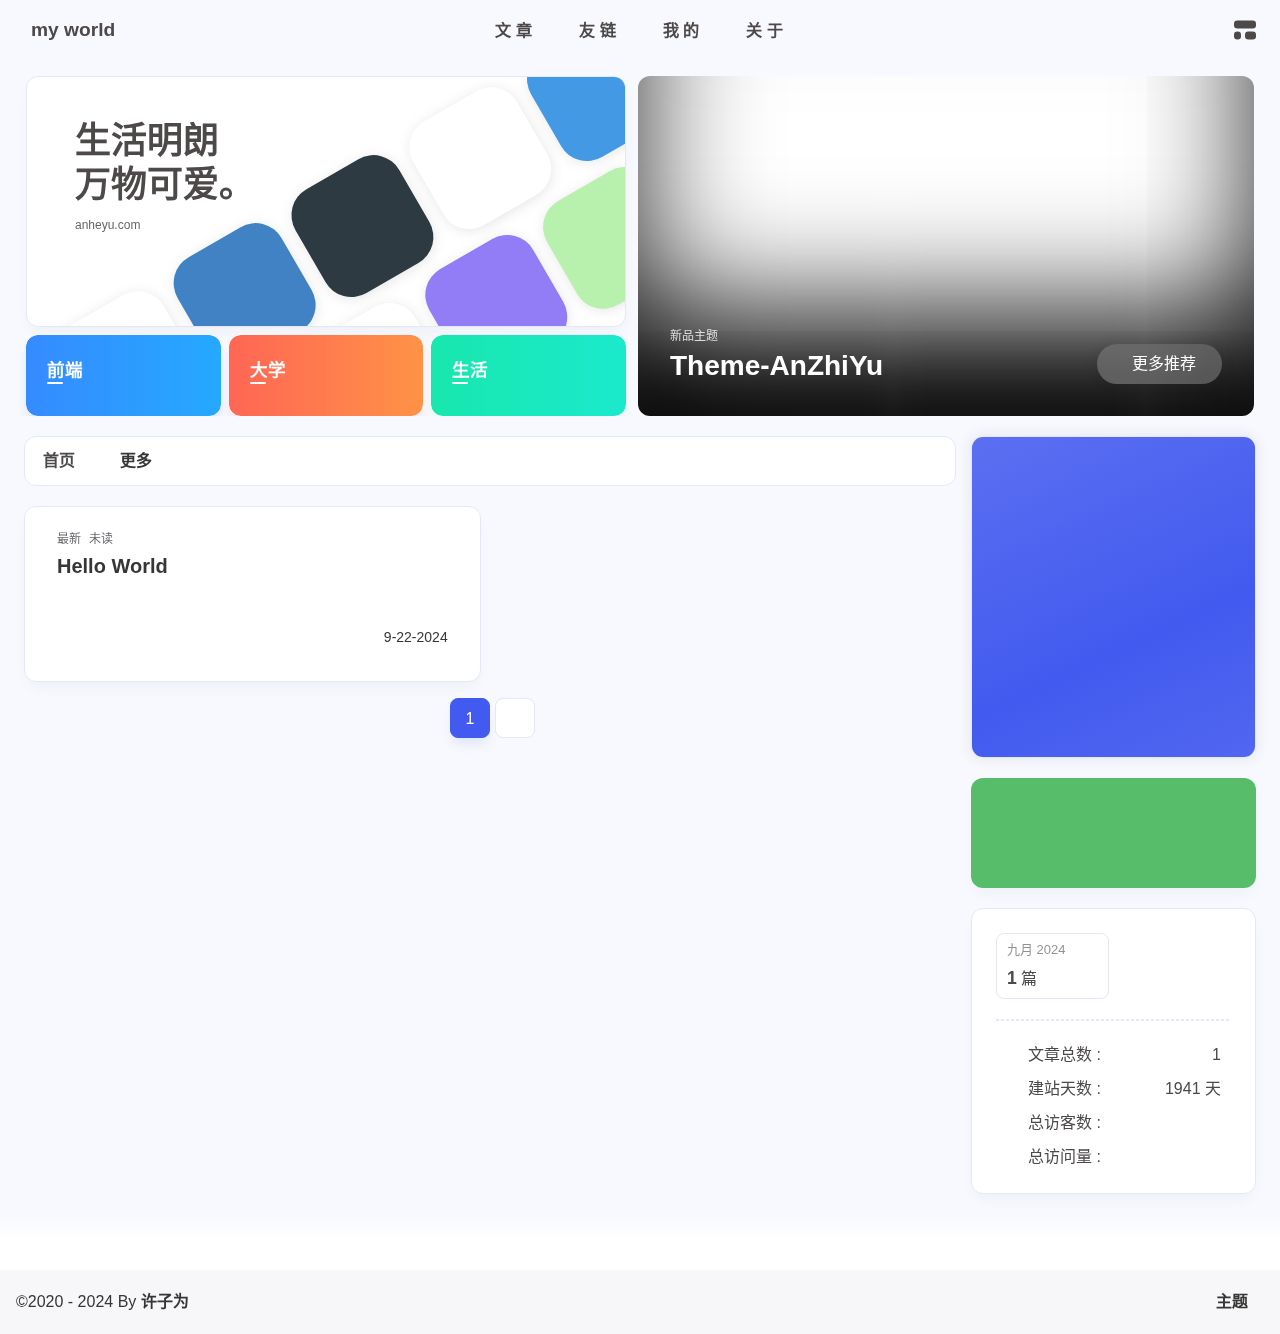
==== index.html @ 1b85bc02 "Site updated: 2024-09-22 21:45:54" ====
<!DOCTYPE html><html lang="zh-CN" data-theme="light"><head><meta charset="UTF-8"><meta http-equiv="X-UA-Compatible" content="IE=edge"><meta name="viewport" content="width=device-width, initial-scale=1.0, user-scalable=no"><title>my world - 生活明朗，万物可爱</title><meta name="author" content="许子为"><meta name="copyright" content="许子为"><meta name="format-detection" content="telephone=no"><meta name="theme-color" content="#f7f9fe"><meta name="mobile-web-app-capable" content="yes"><meta name="apple-touch-fullscreen" content="yes"><meta name="apple-mobile-web-app-title" content="my world"><meta name="application-name" content="my world"><meta name="apple-mobile-web-app-capable" content="yes"><meta name="apple-mobile-web-app-status-bar-style" content="#f7f9fe"><meta property="og:type" content="website"><meta property="og:title" content="my world"><meta property="og:url" content="http://example.com/index.html"><meta property="og:site_name" content="my world"><meta property="og:description"><meta property="og:locale" content="zh-CN"><meta property="og:image" content="https://bu.dusays.com/2023/04/27/64496e511b09c.jpg"><meta property="article:author" content="许子为"><meta property="article:tag"><meta name="twitter:card" content="summary"><meta name="twitter:image" content="https://bu.dusays.com/2023/04/27/64496e511b09c.jpg"><meta name="description"><link rel="shortcut icon" href="/favicon.ico"><link rel="canonical" href="http://example.com/"><link rel="preconnect" href="//cdn.cbd.int"/><link rel="preconnect" href="//busuanzi.ibruce.info"/><meta name="google-site-verification" content="xxx"/><meta name="baidu-site-verification" content="code-xxx"/><meta name="msvalidate.01" content="xxx"/><link rel="stylesheet" href="/css/index.css"><link rel="stylesheet" href="https://cdn.cbd.int/node-snackbar@0.1.16/dist/snackbar.min.css" media="print" onload="this.media='all'"><link rel="stylesheet" href="https://cdn.cbd.int/@fancyapps/ui@5.0.28/dist/fancybox/fancybox.css" media="print" onload="this.media='all'"><script>const GLOBAL_CONFIG = {
  linkPageTop: undefined,
  peoplecanvas: undefined,
  postHeadAiDescription: {"enable":true,"gptName":"AnZhiYu","mode":"local","switchBtn":false,"btnLink":"https://afdian.net/item/886a79d4db6711eda42a52540025c377","randomNum":3,"basicWordCount":1000,"key":"xxxx","Referer":"https://xx.xx/"},
  diytitle: {"enable":true,"leaveTitle":"w(ﾟДﾟ)w 不要走！再看看嘛！","backTitle":"♪(^∇^*)欢迎肥来！"},
  LA51: undefined,
  greetingBox: {"enable":true,"default":"晚上好👋","list":null},
  twikooEnvId: '',
  commentBarrageConfig:undefined,
  root: '/',
  preloader: {"source":3},
  friends_vue_info: undefined,
  navMusic: true,
  mainTone: undefined,
  authorStatus: undefined,
  algolia: undefined,
  localSearch: undefined,
  translate: {"defaultEncoding":2,"translateDelay":0,"msgToTraditionalChinese":"繁","msgToSimplifiedChinese":"简","rightMenuMsgToTraditionalChinese":"转为繁体","rightMenuMsgToSimplifiedChinese":"转为简体"},
  noticeOutdate: undefined,
  highlight: {"plugin":"highlight.js","highlightCopy":true,"highlightLang":true,"highlightHeightLimit":330},
  copy: {
    success: '复制成功',
    error: '复制错误',
    noSupport: '浏览器不支持'
  },
  relativeDate: {
    homepage: false,
    simplehomepage: true,
    post: false
  },
  runtime: '天',
  date_suffix: {
    just: '刚刚',
    min: '分钟前',
    hour: '小时前',
    day: '天前',
    month: '个月前'
  },
  copyright: {"copy":true,"copyrightEbable":false,"limitCount":50,"languages":{"author":"作者: 许子为","link":"链接: ","source":"来源: my world","info":"著作权归作者所有。商业转载请联系作者获得授权，非商业转载请注明出处。","copySuccess":"复制成功，复制和转载请标注本文地址"}},
  lightbox: 'fancybox',
  Snackbar: {"chs_to_cht":"你已切换为繁体","cht_to_chs":"你已切换为简体","day_to_night":"你已切换为深色模式","night_to_day":"你已切换为浅色模式","bgLight":"#425AEF","bgDark":"#1f1f1f","position":"top-center"},
  source: {
    justifiedGallery: {
      js: 'https://cdn.cbd.int/flickr-justified-gallery@2.1.2/dist/fjGallery.min.js',
      css: 'https://cdn.cbd.int/flickr-justified-gallery@2.1.2/dist/fjGallery.css'
    }
  },
  isPhotoFigcaption: false,
  islazyload: true,
  isAnchor: false,
  shortcutKey: {"enable":true,"delay":100,"shiftDelay":200},
  autoDarkmode: true
}</script><script id="config-diff">var GLOBAL_CONFIG_SITE = {
  configTitle: 'my world',
  title: 'my world',
  postAI: '',
  pageFillDescription: '',
  isPost: false,
  isHome: true,
  isHighlightShrink: false,
  isToc: false,
  postUpdate: '2024-09-22 21:45:53',
  postMainColor: '',
}</script><noscript><style type="text/css">
  #nav {
    opacity: 1
  }
  .justified-gallery img {
    opacity: 1
  }

  #recent-posts time,
  #post-meta time {
    display: inline !important
  }
</style></noscript><script>(win=>{
      win.saveToLocal = {
        set: (key, value, ttl) => {
          if (ttl === 0) return
          const now = Date.now()
          const expiry = now + ttl * 86400000
          const item = {
            value,
            expiry
          }
          localStorage.setItem(key, JSON.stringify(item))
        },
      
        get: key => {
          const itemStr = localStorage.getItem(key)
      
          if (!itemStr) {
            return undefined
          }
          const item = JSON.parse(itemStr)
          const now = Date.now()
      
          if (now > item.expiry) {
            localStorage.removeItem(key)
            return undefined
          }
          return item.value
        }
      }
    
      win.getScript = (url, attr = {}) => new Promise((resolve, reject) => {
        const script = document.createElement('script')
        script.src = url
        script.async = true
        script.onerror = reject
        script.onload = script.onreadystatechange = function() {
          const loadState = this.readyState
          if (loadState && loadState !== 'loaded' && loadState !== 'complete') return
          script.onload = script.onreadystatechange = null
          resolve()
        }

        Object.keys(attr).forEach(key => {
          script.setAttribute(key, attr[key])
        })

        document.head.appendChild(script)
      })
    
      win.getCSS = (url, id = false) => new Promise((resolve, reject) => {
        const link = document.createElement('link')
        link.rel = 'stylesheet'
        link.href = url
        if (id) link.id = id
        link.onerror = reject
        link.onload = link.onreadystatechange = function() {
          const loadState = this.readyState
          if (loadState && loadState !== 'loaded' && loadState !== 'complete') return
          link.onload = link.onreadystatechange = null
          resolve()
        }
        document.head.appendChild(link)
      })
    
      win.activateDarkMode = () => {
        document.documentElement.setAttribute('data-theme', 'dark')
        if (document.querySelector('meta[name="theme-color"]') !== null) {
          document.querySelector('meta[name="theme-color"]').setAttribute('content', '#18171d')
        }
      }
      win.activateLightMode = () => {
        document.documentElement.setAttribute('data-theme', 'light')
        if (document.querySelector('meta[name="theme-color"]') !== null) {
          document.querySelector('meta[name="theme-color"]').setAttribute('content', '#f7f9fe')
        }
      }
      const t = saveToLocal.get('theme')
    
          const isDarkMode = window.matchMedia('(prefers-color-scheme: dark)').matches
          const isLightMode = window.matchMedia('(prefers-color-scheme: light)').matches
          const isNotSpecified = window.matchMedia('(prefers-color-scheme: no-preference)').matches
          const hasNoSupport = !isDarkMode && !isLightMode && !isNotSpecified

          if (t === undefined) {
            if (isLightMode) activateLightMode()
            else if (isDarkMode) activateDarkMode()
            else if (isNotSpecified || hasNoSupport) {
              const now = new Date()
              const hour = now.getHours()
              const isNight = hour <= 6 || hour >= 18
              isNight ? activateDarkMode() : activateLightMode()
            }
            window.matchMedia('(prefers-color-scheme: dark)').addListener(e => {
              if (saveToLocal.get('theme') === undefined) {
                e.matches ? activateDarkMode() : activateLightMode()
              }
            })
          } else if (t === 'light') activateLightMode()
          else activateDarkMode()
        
      const asideStatus = saveToLocal.get('aside-status')
      if (asideStatus !== undefined) {
        if (asideStatus === 'hide') {
          document.documentElement.classList.add('hide-aside')
        } else {
          document.documentElement.classList.remove('hide-aside')
        }
      }
    
      const detectApple = () => {
        if(/iPad|iPhone|iPod|Macintosh/.test(navigator.userAgent)){
          document.documentElement.classList.add('apple')
        }
      }
      detectApple()
    })(window)</script><meta name="generator" content="Hexo 7.3.0"></head><body data-type="anzhiyu"><div id="web_bg"></div><div id="an_music_bg"></div><div id="loading-box" onclick="document.getElementById(&quot;loading-box&quot;).classList.add(&quot;loaded&quot;)"><div class="loading-bg"><img class="loading-img nolazyload" alt="加载头像" src="https://npm.elemecdn.com/anzhiyu-blog-static@1.0.4/img/avatar.jpg"/><div class="loading-image-dot"></div></div></div><script>const preloader = {
  endLoading: () => {
    document.getElementById('loading-box').classList.add("loaded");
  },
  initLoading: () => {
    document.getElementById('loading-box').classList.remove("loaded")
  }
}
window.addEventListener('load',()=> { preloader.endLoading() })
setTimeout(function(){preloader.endLoading();},10000)

if (true) {
  document.addEventListener('pjax:send', () => { preloader.initLoading() })
  document.addEventListener('pjax:complete', () => { preloader.endLoading() })
}</script><link rel="stylesheet" href="https://cdn.cbd.int/anzhiyu-theme-static@1.1.10/progress_bar/progress_bar.css"/><script async="async" src="https://cdn.cbd.int/pace-js@1.2.4/pace.min.js" data-pace-options="{ &quot;restartOnRequestAfter&quot;:false,&quot;eventLag&quot;:false}"></script><div class="page" id="body-wrap"><header class="not-top-img" id="page-header"><nav id="nav"><div id="nav-group"><span id="blog_name"><a id="site-name" href="/" accesskey="h"><div class="title">my world</div><i class="anzhiyufont anzhiyu-icon-house-chimney"></i></a></span><div class="mask-name-container"><div id="name-container"><a id="page-name" href="javascript:anzhiyu.scrollToDest(0, 500)">PAGE_NAME</a></div></div><div id="menus"><div class="menus_items"><div class="menus_item"><a class="site-page" href="javascript:void(0);"><span> 文章</span></a><ul class="menus_item_child"><li><a class="site-page child faa-parent animated-hover" href="/archives/"><i class="anzhiyufont anzhiyu-icon-box-archive faa-tada" style="font-size: 0.9em;"></i><span> 隧道</span></a></li><li><a class="site-page child faa-parent animated-hover" href="/categories/"><i class="anzhiyufont anzhiyu-icon-shapes faa-tada" style="font-size: 0.9em;"></i><span> 分类</span></a></li><li><a class="site-page child faa-parent animated-hover" href="/tags/"><i class="anzhiyufont anzhiyu-icon-tags faa-tada" style="font-size: 0.9em;"></i><span> 标签</span></a></li></ul></div><div class="menus_item"><a class="site-page" href="javascript:void(0);"><span> 友链</span></a><ul class="menus_item_child"><li><a class="site-page child faa-parent animated-hover" href="/link/"><i class="anzhiyufont anzhiyu-icon-link faa-tada" style="font-size: 0.9em;"></i><span> 友人帐</span></a></li><li><a class="site-page child faa-parent animated-hover" href="/fcircle/"><i class="anzhiyufont anzhiyu-icon-artstation faa-tada" style="font-size: 0.9em;"></i><span> 朋友圈</span></a></li><li><a class="site-page child faa-parent animated-hover" href="/comments/"><i class="anzhiyufont anzhiyu-icon-envelope faa-tada" style="font-size: 0.9em;"></i><span> 留言板</span></a></li></ul></div><div class="menus_item"><a class="site-page" href="javascript:void(0);"><span> 我的</span></a><ul class="menus_item_child"><li><a class="site-page child faa-parent animated-hover" href="/music/"><i class="anzhiyufont anzhiyu-icon-music faa-tada" style="font-size: 0.9em;"></i><span> 音乐馆</span></a></li><li><a class="site-page child faa-parent animated-hover" href="/bangumis/"><i class="anzhiyufont anzhiyu-icon-bilibili faa-tada" style="font-size: 0.9em;"></i><span> 追番页</span></a></li><li><a class="site-page child faa-parent animated-hover" href="/album/"><i class="anzhiyufont anzhiyu-icon-images faa-tada" style="font-size: 0.9em;"></i><span> 相册集</span></a></li><li><a class="site-page child faa-parent animated-hover" href="/air-conditioner/"><i class="anzhiyufont anzhiyu-icon-fan faa-tada" style="font-size: 0.9em;"></i><span> 小空调</span></a></li></ul></div><div class="menus_item"><a class="site-page" href="javascript:void(0);"><span> 关于</span></a><ul class="menus_item_child"><li><a class="site-page child faa-parent animated-hover" href="/about/"><i class="anzhiyufont anzhiyu-icon-paper-plane faa-tada" style="font-size: 0.9em;"></i><span> 关于本人</span></a></li><li><a class="site-page child faa-parent animated-hover" href="/essay/"><i class="anzhiyufont anzhiyu-icon-lightbulb faa-tada" style="font-size: 0.9em;"></i><span> 闲言碎语</span></a></li><li><a class="site-page child faa-parent animated-hover" href="javascript:toRandomPost()"><i class="anzhiyufont anzhiyu-icon-shoe-prints1 faa-tada" style="font-size: 0.9em;"></i><span> 随便逛逛</span></a></li></ul></div></div></div><div id="nav-right"><div class="nav-button" id="randomPost_button"><a class="site-page" onclick="toRandomPost()" title="随机前往一个文章" href="javascript:void(0);"><i class="anzhiyufont anzhiyu-icon-dice"></i></a></div><input id="center-console" type="checkbox"/><label class="widget" for="center-console" title="中控台" onclick="anzhiyu.switchConsole();"><i class="left"></i><i class="widget center"></i><i class="widget right"></i></label><div id="console"><div class="console-card-group-reward"><ul class="reward-all console-card"><li class="reward-item"><a href="https://npm.elemecdn.com/anzhiyu-blog@1.1.6/img/post/common/qrcode-weichat.png" target="_blank"><img class="post-qr-code-img" alt="微信" src= "[data-uri]" onerror="this.onerror=null,this.src=&quot;/img/404.jpg&quot;" data-lazy-src="https://npm.elemecdn.com/anzhiyu-blog@1.1.6/img/post/common/qrcode-weichat.png"/></a><div class="post-qr-code-desc">微信</div></li><li class="reward-item"><a href="https://npm.elemecdn.com/anzhiyu-blog@1.1.6/img/post/common/qrcode-alipay.png" target="_blank"><img class="post-qr-code-img" alt="支付宝" src= "[data-uri]" onerror="this.onerror=null,this.src=&quot;/img/404.jpg&quot;" data-lazy-src="https://npm.elemecdn.com/anzhiyu-blog@1.1.6/img/post/common/qrcode-alipay.png"/></a><div class="post-qr-code-desc">支付宝</div></li></ul></div><div class="console-card-group"><div class="console-card-group-left"><div class="console-card" id="card-newest-comments"><div class="card-content"><div class="author-content-item-tips">互动</div><span class="author-content-item-title"> 最新评论</span></div><div class="aside-list"><span>正在加载中...</span></div></div></div><div class="console-card-group-right"><div class="console-card tags"><div class="card-content"><div class="author-content-item-tips">兴趣点</div><span class="author-content-item-title">寻找你感兴趣的领域</span></div></div><div class="console-card history"><div class="item-headline"><i class="anzhiyufont anzhiyu-icon-box-archiv"></i><span>文章</span></div><div class="card-archives"><div class="item-headline"><i class="anzhiyufont anzhiyu-icon-archive"></i><span>归档</span></div><ul class="card-archive-list"><li class="card-archive-list-item"><a class="card-archive-list-link" href="/archives/2024/09/"><span class="card-archive-list-date">九月 2024</span><div class="card-archive-list-count-group"><span class="card-archive-list-count">1</span><span>篇</span></div></a></li></ul></div><hr/></div></div></div><div class="button-group"><div class="console-btn-item"><a class="darkmode_switchbutton" title="显示模式切换" href="javascript:void(0);"><i class="anzhiyufont anzhiyu-icon-moon"></i></a></div><div class="console-btn-item" id="consoleHideAside" onclick="anzhiyu.hideAsideBtn()" title="边栏显示控制"><a class="asideSwitch"><i class="anzhiyufont anzhiyu-icon-arrows-left-right"></i></a></div><div class="console-btn-item" id="consoleMusic" onclick="anzhiyu.musicToggle()" title="音乐开关"><a class="music-switch"><i class="anzhiyufont anzhiyu-icon-music"></i></a></div><div class="console-btn-item" id="consoleKeyboard" onclick="anzhiyu.keyboardToggle()" title="快捷键开关"><a class="keyboard-switch"><i class="anzhiyufont anzhiyu-icon-keyboard"></i></a></div></div><div class="console-mask" onclick="anzhiyu.hideConsole()" href="javascript:void(0);"></div></div><div class="nav-button" id="nav-totop"><a class="totopbtn" href="javascript:void(0);"><i class="anzhiyufont anzhiyu-icon-arrow-up"></i><span id="percent" onclick="anzhiyu.scrollToDest(0,500)">0</span></a></div><div id="toggle-menu"><a class="site-page" href="javascript:void(0);" title="切换"><i class="anzhiyufont anzhiyu-icon-bars"></i></a></div></div></div></nav></header><main id="blog-container"><div id="home_top"><div class="swiper_container_card" style="height: auto;width: 100%"><div id="bannerGroup"><div id="random-banner"><div class="banners-title"><div class="banners-title-big">生活明朗</div><div class="banners-title-big">万物可爱。</div><div class="banners-title-small">anheyu.com</div></div><div id="skills-tags-group-all"><div class="tags-group-wrapper"><div class="tags-group-icon-pair"><div class="tags-group-icon" style="background: #fff"><img class="no-lightbox" title="Java" src= "[data-uri]" onerror="this.onerror=null,this.src=&quot;/img/404.jpg&quot;" data-lazy-src="https://bu.dusays.com/2023/04/09/643293b1184e9.jpg" size="60px" alt="Java"></div><div class="tags-group-icon" style="background: #57b6e6"><img class="no-lightbox" title="Docker" src= "[data-uri]" onerror="this.onerror=null,this.src=&quot;/img/404.jpg&quot;" data-lazy-src="https://bu.dusays.com/2023/04/09/643293b0f0abe.png" size="60px" alt="Docker"></div></div><div class="tags-group-icon-pair"><div class="tags-group-icon" style="background: #4082c3"><img class="no-lightbox" title="Photoshop" src= "[data-uri]" onerror="this.onerror=null,this.src=&quot;/img/404.jpg&quot;" data-lazy-src="https://bu.dusays.com/2022/12/15/639aa3a5c240e.png" size="60px" alt="Photoshop"></div><div class="tags-group-icon" style="background: #333"><img class="no-lightbox" title="Node" src= "[data-uri]" onerror="this.onerror=null,this.src=&quot;/img/404.jpg&quot;" data-lazy-src="https://npm.elemecdn.com/anzhiyu-blog@2.1.1/img/svg/node-logo.svg" size="60px" alt="Node"></div></div><div class="tags-group-icon-pair"><div class="tags-group-icon" style="background: #2e3a41"><img class="no-lightbox" title="Webpack" src= "[data-uri]" onerror="this.onerror=null,this.src=&quot;/img/404.jpg&quot;" data-lazy-src="https://bu.dusays.com/2023/04/09/643293b68026c.png" size="60px" alt="Webpack"></div><div class="tags-group-icon" style="background: #fff"><img class="no-lightbox" title="Pinia" src= "[data-uri]" onerror="this.onerror=null,this.src=&quot;/img/404.jpg&quot;" data-lazy-src="https://npm.elemecdn.com/anzhiyu-blog@2.0.8/img/svg/pinia-logo.svg" size="60px" alt="Pinia"></div></div><div class="tags-group-icon-pair"><div class="tags-group-icon" style="background: #fff"><img class="no-lightbox" title="Python" src= "[data-uri]" onerror="this.onerror=null,this.src=&quot;/img/404.jpg&quot;" data-lazy-src="https://bu.dusays.com/2023/04/09/643293b1230f7.png" size="60px" alt="Python"></div><div class="tags-group-icon" style="background: #937df7"><img class="no-lightbox" title="Vite" src= "[data-uri]" onerror="this.onerror=null,this.src=&quot;/img/404.jpg&quot;" data-lazy-src="https://npm.elemecdn.com/anzhiyu-blog@2.0.8/img/svg/vite-logo.svg" size="60px" alt="Vite"></div></div><div class="tags-group-icon-pair"><div class="tags-group-icon" style="background: #4499e4"><img class="no-lightbox" title="Flutter" src= "[data-uri]" onerror="this.onerror=null,this.src=&quot;/img/404.jpg&quot;" data-lazy-src="https://bu.dusays.com/2023/04/09/643293b1055c2.png" size="60px" alt="Flutter"></div><div class="tags-group-icon" style="background: #b8f0ae"><img class="no-lightbox" title="Vue" src= "[data-uri]" onerror="this.onerror=null,this.src=&quot;/img/404.jpg&quot;" data-lazy-src="https://bu.dusays.com/2023/04/09/643293b6788bd.png" size="60px" alt="Vue"></div></div><div class="tags-group-icon-pair"><div class="tags-group-icon" style="background: #222"><img class="no-lightbox" title="React" src= "[data-uri]" onerror="this.onerror=null,this.src=&quot;/img/404.jpg&quot;" data-lazy-src="[data-uri]" size="60px" alt="React"></div><div class="tags-group-icon" style="background: #2c51db"><img class="no-lightbox" title="CSS3" src= "[data-uri]" onerror="this.onerror=null,this.src=&quot;/img/404.jpg&quot;" data-lazy-src="https://bu.dusays.com/2022/12/15/639aa3a5c251e.png" size="60px" alt="CSS3"></div></div><div class="tags-group-icon-pair"><div class="tags-group-icon" style="background: #f7cb4f"><img class="no-lightbox" title="JS" src= "[data-uri]" onerror="this.onerror=null,this.src=&quot;/img/404.jpg&quot;" data-lazy-src="https://bu.dusays.com/2023/04/09/643293b121f02.png" size="60px" alt="JS"></div><div class="tags-group-icon" style="background: #e9572b"><img class="no-lightbox" title="HTML" src= "[data-uri]" onerror="this.onerror=null,this.src=&quot;/img/404.jpg&quot;" data-lazy-src="https://bu.dusays.com/2022/12/15/639aa3a5c241c.png" size="60px" alt="HTML"></div></div><div class="tags-group-icon-pair"><div class="tags-group-icon" style="background: #df5b40"><img class="no-lightbox" title="Git" src= "[data-uri]" onerror="this.onerror=null,this.src=&quot;/img/404.jpg&quot;" data-lazy-src="https://bu.dusays.com/2023/04/09/643293b10ccdd.webp" size="60px" alt="Git"></div><div class="tags-group-icon" style="background: #e65164"><img class="no-lightbox" title="Apifox" src= "[data-uri]" onerror="this.onerror=null,this.src=&quot;/img/404.jpg&quot;" data-lazy-src="https://bu.dusays.com/2022/11/19/6378d6458c6b6.png" size="60px" alt="Apifox"></div></div><div class="tags-group-icon-pair"><div class="tags-group-icon" style="background: #fff"><img class="no-lightbox" title="Java" src= "[data-uri]" onerror="this.onerror=null,this.src=&quot;/img/404.jpg&quot;" data-lazy-src="https://bu.dusays.com/2023/04/09/643293b1184e9.jpg" size="60px" alt="Java"></div><div class="tags-group-icon" style="background: #57b6e6"><img class="no-lightbox" title="Docker" src= "[data-uri]" onerror="this.onerror=null,this.src=&quot;/img/404.jpg&quot;" data-lazy-src="https://bu.dusays.com/2023/04/09/643293b0f0abe.png" size="60px" alt="Docker"></div></div><div class="tags-group-icon-pair"><div class="tags-group-icon" style="background: #4082c3"><img class="no-lightbox" title="Photoshop" src= "[data-uri]" onerror="this.onerror=null,this.src=&quot;/img/404.jpg&quot;" data-lazy-src="https://bu.dusays.com/2022/12/15/639aa3a5c240e.png" size="60px" alt="Photoshop"></div><div class="tags-group-icon" style="background: #333"><img class="no-lightbox" title="Node" src= "[data-uri]" onerror="this.onerror=null,this.src=&quot;/img/404.jpg&quot;" data-lazy-src="https://npm.elemecdn.com/anzhiyu-blog@2.1.1/img/svg/node-logo.svg" size="60px" alt="Node"></div></div><div class="tags-group-icon-pair"><div class="tags-group-icon" style="background: #2e3a41"><img class="no-lightbox" title="Webpack" src= "[data-uri]" onerror="this.onerror=null,this.src=&quot;/img/404.jpg&quot;" data-lazy-src="https://bu.dusays.com/2023/04/09/643293b68026c.png" size="60px" alt="Webpack"></div><div class="tags-group-icon" style="background: #fff"><img class="no-lightbox" title="Pinia" src= "[data-uri]" onerror="this.onerror=null,this.src=&quot;/img/404.jpg&quot;" data-lazy-src="https://npm.elemecdn.com/anzhiyu-blog@2.0.8/img/svg/pinia-logo.svg" size="60px" alt="Pinia"></div></div><div class="tags-group-icon-pair"><div class="tags-group-icon" style="background: #fff"><img class="no-lightbox" title="Python" src= "[data-uri]" onerror="this.onerror=null,this.src=&quot;/img/404.jpg&quot;" data-lazy-src="https://bu.dusays.com/2023/04/09/643293b1230f7.png" size="60px" alt="Python"></div><div class="tags-group-icon" style="background: #937df7"><img class="no-lightbox" title="Vite" src= "[data-uri]" onerror="this.onerror=null,this.src=&quot;/img/404.jpg&quot;" data-lazy-src="https://npm.elemecdn.com/anzhiyu-blog@2.0.8/img/svg/vite-logo.svg" size="60px" alt="Vite"></div></div><div class="tags-group-icon-pair"><div class="tags-group-icon" style="background: #4499e4"><img class="no-lightbox" title="Flutter" src= "[data-uri]" onerror="this.onerror=null,this.src=&quot;/img/404.jpg&quot;" data-lazy-src="https://bu.dusays.com/2023/04/09/643293b1055c2.png" size="60px" alt="Flutter"></div><div class="tags-group-icon" style="background: #b8f0ae"><img class="no-lightbox" title="Vue" src= "[data-uri]" onerror="this.onerror=null,this.src=&quot;/img/404.jpg&quot;" data-lazy-src="https://bu.dusays.com/2023/04/09/643293b6788bd.png" size="60px" alt="Vue"></div></div><div class="tags-group-icon-pair"><div class="tags-group-icon" style="background: #222"><img class="no-lightbox" title="React" src= "[data-uri]" onerror="this.onerror=null,this.src=&quot;/img/404.jpg&quot;" data-lazy-src="[data-uri]" size="60px" alt="React"></div><div class="tags-group-icon" style="background: #2c51db"><img class="no-lightbox" title="CSS3" src= "[data-uri]" onerror="this.onerror=null,this.src=&quot;/img/404.jpg&quot;" data-lazy-src="https://bu.dusays.com/2022/12/15/639aa3a5c251e.png" size="60px" alt="CSS3"></div></div><div class="tags-group-icon-pair"><div class="tags-group-icon" style="background: #f7cb4f"><img class="no-lightbox" title="JS" src= "[data-uri]" onerror="this.onerror=null,this.src=&quot;/img/404.jpg&quot;" data-lazy-src="https://bu.dusays.com/2023/04/09/643293b121f02.png" size="60px" alt="JS"></div><div class="tags-group-icon" style="background: #e9572b"><img class="no-lightbox" title="HTML" src= "[data-uri]" onerror="this.onerror=null,this.src=&quot;/img/404.jpg&quot;" data-lazy-src="https://bu.dusays.com/2022/12/15/639aa3a5c241c.png" size="60px" alt="HTML"></div></div><div class="tags-group-icon-pair"><div class="tags-group-icon" style="background: #df5b40"><img class="no-lightbox" title="Git" src= "[data-uri]" onerror="this.onerror=null,this.src=&quot;/img/404.jpg&quot;" data-lazy-src="https://bu.dusays.com/2023/04/09/643293b10ccdd.webp" size="60px" alt="Git"></div><div class="tags-group-icon" style="background: #e65164"><img class="no-lightbox" title="Apifox" src= "[data-uri]" onerror="this.onerror=null,this.src=&quot;/img/404.jpg&quot;" data-lazy-src="https://bu.dusays.com/2022/11/19/6378d6458c6b6.png" size="60px" alt="Apifox"></div></div></div></div><a id="random-hover" href="javascript:toRandomPost()"><i class="anzhiyufont anzhiyu-icon-paper-plane"></i><div class="bannerText">随便逛逛<i class="anzhiyufont anzhiyu-icon-arrow-right"></i></div></a></div><div class="categoryGroup"><div class="categoryItem" style="box-shadow:var(--anzhiyu-shadow-blue)"><a class="categoryButton blue" href="/categories/%E5%89%8D%E7%AB%AF%E5%BC%80%E5%8F%91/"><span class="categoryButtonText">前端</span><i class="anzhiyufont anzhiyu-icon-dove"></i></a></div><div class="categoryItem" style="box-shadow:var(--anzhiyu-shadow-red)"><a class="categoryButton red" href="/categories/%E5%A4%A7%E5%AD%A6%E7%94%9F%E6%B6%AF/"><span class="categoryButtonText">大学</span><i class="anzhiyufont anzhiyu-icon-fire"></i></a></div><div class="categoryItem" style="box-shadow:var(--anzhiyu-shadow-green)"><a class="categoryButton green" href="/categories/%E7%94%9F%E6%B4%BB%E6%97%A5%E5%B8%B8/"><span class="categoryButtonText">生活</span><i class="anzhiyufont anzhiyu-icon-book"></i></a></div></div></div><div class="topGroup"><div class="recent-post-item" onclick="pjax.loadUrl(&quot;/2024/09/22/hello-world/&quot;)"><div class="post_cover left_radius"><a href="2024/09/22/hello-world/" title="Hello World"><span class="recent-post-top-text">荐</span><img class="post_bg" onerror="this.onerror=null;this.src='/img/404.jpg'" alt="cover"></a></div><div class="recent-post-info"><a class="article-title" href="2024/09/22/hello-world/" title="Hello World">Hello World</a></div></div><a class="todayCard" id="todayCard" target="_blank" rel="noopener" href="https://docs.anheyu.com/" style="z-index: 1;"><div class="todayCard-info"><div class="todayCard-tips">新品主题</div><div class="todayCard-title">Theme-AnZhiYu</div></div><img class="todayCard-cover" src= "[data-uri]" onerror="this.onerror=null,this.src=&quot;/img/404.jpg&quot;" data-lazy-src="https://bu.dusays.com/2023/05/13/645fa3cf90d70.webp" onerror="this.onerror=null;this.src='/img/404.jpg'" alt="封面"><div class="banner-button-group"><div class="banner-button" onclick="event.stopPropagation();event.preventDefault();anzhiyu.hideTodayCard();"><i class="anzhiyufont anzhiyu-icon-arrow-circle-right"></i><span class="banner-button-text">更多推荐</span></div></div></a></div><link rel="stylesheet"></div></div><div class="layout" id="content-inner"><div class="recent-posts" id="recent-posts"><div id="categoryBar"><div class="category-bar" id="category-bar"><div id="catalog-bar"><div id="catalog-list"><div class="catalog-list-item" id="首页"><a href="/">首页</a></div></div><div class="category-bar-next" id="category-bar-next" onclick="anzhiyu.scrollCategoryBarToRight()"><i class="anzhiyufont anzhiyu-icon-angle-double-right"></i></div><a class="catalog-more" href="/categories/">更多</a></div></div></div><div class="recent-post-item lastestpost-item" onclick="pjax.loadUrl('/2024/09/22/hello-world/')"><div class="recent-post-info no-cover"><div class="recent-post-info-top"><div class="recent-post-info-top-tips"><span class="newPost">最新</span><a class="unvisited-post" href="/2024/09/22/hello-world/" title="Hello World">未读</a></div><a class="article-title" href="/2024/09/22/hello-world/" title="Hello World">Hello World</a></div><div class="article-meta-wrap"><span class="post-meta-date"><i class="anzhiyufont anzhiyu-icon-calendar-days" style="font-size: 15px; display:none"></i><span class="article-meta-label">发表于</span><time datetime="2024-09-22T12:42:07.697Z" title="发表于 2024-09-22 20:42:07" time="2024-09-22 20:42:07">2024-09-22</time><time class="time_hidden" datetime="2024-09-22T12:42:07.697Z" title="更新于 2024-09-22 20:42:07" time="2024-09-22 20:42:07">2024-09-22</time></span></div><div class="content">Welcome to Hexo! This is your very first post. Check documentation for more info. If you get any problems when using Hexo, you can find the answer in troubleshooting or you can ask me on GitHub.
Quick StartCreate a new post1$ hexo new &quot;My New Post&quot;

More info: Writing
Run server1$ hexo server

More info: Server
Generate static files1$ hexo generate

More info: Generating
Deploy to remote sites1$ hexo deploy

More info: Deployment
</div></div></div><nav id="pagination"><div class="pagination"><span class="page-number current">1</span><div class="toPageGroup"><input id="toPageText" oninput="value=value.replace(/[^0-9]/g,'')" maxlength="3" onkeyup="this.value=this.value.replace(/[^u4e00-u9fa5w]/g,'')" aria-label="toPage"><a id="toPageButton" onclick="anzhiyu.toPage()"><i class="anzhiyufont anzhiyu-icon-angles-right" style="font-weight: inherit; font-size: 1rem;"></i></a></div></div></nav></div><div class="aside-content" id="aside-content"><div class="card-widget card-info"><div class="card-content"><div class="author-info-avatar"><img class="avatar-img" src= "[data-uri]" onerror="this.onerror=null,this.src=&quot;/img/404.jpg&quot;" data-lazy-src="https://bu.dusays.com/2023/04/27/64496e511b09c.jpg" onerror="this.onerror=null;this.src='/img/friend_404.gif'" alt="avatar"/></div><div class="author-info__description"></div></div></div><div class="card-widget anzhiyu-right-widget" id="card-wechat" onclick="null"><div id="flip-wrapper"><div id="flip-content"><div class="face" style="background: url(https://bu.dusays.com/2023/01/13/63c02edf44033.png) center center / 100% no-repeat"></div><div class="back face" style="background: url(https://bu.dusays.com/2023/05/13/645fa415e8694.png) center center / 100% no-repeat"></div></div></div></div><div class="sticky_layout"><div class="card-widget"><div class="card-archives"><div class="item-headline"><i class="anzhiyufont anzhiyu-icon-archive"></i><span>归档</span></div><ul class="card-archive-list"><li class="card-archive-list-item"><a class="card-archive-list-link" href="/archives/2024/09/"><span class="card-archive-list-date">九月 2024</span><div class="card-archive-list-count-group"><span class="card-archive-list-count">1</span><span>篇</span></div></a></li></ul></div><hr/><div class="card-webinfo"><div class="item-headline"><i class="anzhiyufont anzhiyu-icon-chart-line"></i><span>网站资讯</span></div><div class="webinfo"><div class="webinfo-item"><div class="webinfo-item-title"><i class="anzhiyufont anzhiyu-icon-file-lines"></i><div class="item-name">文章总数 :</div></div><div class="item-count">1</div></div><div class="webinfo-item"><div class="webinfo-item-title"><i class="anzhiyufont anzhiyu-icon-stopwatch"></i><div class="item-name">建站天数 :</div></div><div class="item-count" id="runtimeshow" data-publishDate="2021-03-31T16:00:00.000Z"><i class="anzhiyufont anzhiyu-icon-spinner anzhiyu-spin"></i></div></div><div class="webinfo-item"><div class="webinfo-item-title"><i class="anzhiyufont anzhiyu-icon-universal-access"></i><div class="item-name">总访客数 :</div></div><div class="item-count" id="busuanzi_value_site_uv"><i class="anzhiyufont anzhiyu-icon-spinner anzhiyu-spin"></i></div></div><div class="webinfo-item"><div class="webinfo-item-title"><i class="anzhiyufont anzhiyu-icon-square-poll-vertical"></i><div class="item-name">总访问量 :</div></div><div class="item-count" id="busuanzi_value_site_pv"><i class="anzhiyufont anzhiyu-icon-spinner anzhiyu-spin"></i></div></div></div></div></div></div></div></div></main><footer id="footer"><div id="footer-wrap"></div><div id="footer-bar"><div class="footer-bar-links"><div class="footer-bar-left"><div id="footer-bar-tips"><div class="copyright">&copy;2020 - 2024 By <a class="footer-bar-link" href="/" title="许子为" target="_blank">许子为</a></div></div><div id="footer-type-tips"></div></div><div class="footer-bar-right"><a class="footer-bar-link" target="_blank" rel="noopener" href="https://github.com/anzhiyu-c/hexo-theme-anzhiyu" title="主题">主题</a></div></div></div></footer></div><div id="sidebar"><div id="menu-mask"></div><div id="sidebar-menus"><div class="sidebar-site-data site-data is-center"><a href="/archives/" title="archive"><div class="headline">文章</div><div class="length-num">1</div></a><a href="/tags/" title="tag"><div class="headline">标签</div><div class="length-num">0</div></a><a href="/categories/" title="category"><div class="headline">分类</div><div class="length-num">0</div></a></div><span class="sidebar-menu-item-title">功能</span><div class="sidebar-menu-item"><a class="darkmode_switchbutton menu-child" href="javascript:void(0);" title="显示模式"><i class="anzhiyufont anzhiyu-icon-circle-half-stroke"></i><span>显示模式</span></a></div><div class="back-menu-list-groups"><div class="back-menu-list-group"><div class="back-menu-list-title">网页</div><div class="back-menu-list"><a class="back-menu-item" target="_blank" rel="noopener" href="https://blog.anheyu.com/" title="博客"><img class="back-menu-item-icon" src= "[data-uri]" onerror="this.onerror=null,this.src=&quot;/img/404.jpg&quot;" data-lazy-src="/img/favicon.ico" alt="博客"/><span class="back-menu-item-text">博客</span></a></div></div><div class="back-menu-list-group"><div class="back-menu-list-title">项目</div><div class="back-menu-list"><a class="back-menu-item" target="_blank" rel="noopener" href="https://image.anheyu.com/" title="安知鱼图床"><img class="back-menu-item-icon" src= "[data-uri]" onerror="this.onerror=null,this.src=&quot;/img/404.jpg&quot;" data-lazy-src="https://image.anheyu.com/favicon.ico" alt="安知鱼图床"/><span class="back-menu-item-text">安知鱼图床</span></a></div></div></div><div class="menus_items"><div class="menus_item"><a class="site-page" href="javascript:void(0);"><span> 文章</span></a><ul class="menus_item_child"><li><a class="site-page child faa-parent animated-hover" href="/archives/"><i class="anzhiyufont anzhiyu-icon-box-archive faa-tada" style="font-size: 0.9em;"></i><span> 隧道</span></a></li><li><a class="site-page child faa-parent animated-hover" href="/categories/"><i class="anzhiyufont anzhiyu-icon-shapes faa-tada" style="font-size: 0.9em;"></i><span> 分类</span></a></li><li><a class="site-page child faa-parent animated-hover" href="/tags/"><i class="anzhiyufont anzhiyu-icon-tags faa-tada" style="font-size: 0.9em;"></i><span> 标签</span></a></li></ul></div><div class="menus_item"><a class="site-page" href="javascript:void(0);"><span> 友链</span></a><ul class="menus_item_child"><li><a class="site-page child faa-parent animated-hover" href="/link/"><i class="anzhiyufont anzhiyu-icon-link faa-tada" style="font-size: 0.9em;"></i><span> 友人帐</span></a></li><li><a class="site-page child faa-parent animated-hover" href="/fcircle/"><i class="anzhiyufont anzhiyu-icon-artstation faa-tada" style="font-size: 0.9em;"></i><span> 朋友圈</span></a></li><li><a class="site-page child faa-parent animated-hover" href="/comments/"><i class="anzhiyufont anzhiyu-icon-envelope faa-tada" style="font-size: 0.9em;"></i><span> 留言板</span></a></li></ul></div><div class="menus_item"><a class="site-page" href="javascript:void(0);"><span> 我的</span></a><ul class="menus_item_child"><li><a class="site-page child faa-parent animated-hover" href="/music/"><i class="anzhiyufont anzhiyu-icon-music faa-tada" style="font-size: 0.9em;"></i><span> 音乐馆</span></a></li><li><a class="site-page child faa-parent animated-hover" href="/bangumis/"><i class="anzhiyufont anzhiyu-icon-bilibili faa-tada" style="font-size: 0.9em;"></i><span> 追番页</span></a></li><li><a class="site-page child faa-parent animated-hover" href="/album/"><i class="anzhiyufont anzhiyu-icon-images faa-tada" style="font-size: 0.9em;"></i><span> 相册集</span></a></li><li><a class="site-page child faa-parent animated-hover" href="/air-conditioner/"><i class="anzhiyufont anzhiyu-icon-fan faa-tada" style="font-size: 0.9em;"></i><span> 小空调</span></a></li></ul></div><div class="menus_item"><a class="site-page" href="javascript:void(0);"><span> 关于</span></a><ul class="menus_item_child"><li><a class="site-page child faa-parent animated-hover" href="/about/"><i class="anzhiyufont anzhiyu-icon-paper-plane faa-tada" style="font-size: 0.9em;"></i><span> 关于本人</span></a></li><li><a class="site-page child faa-parent animated-hover" href="/essay/"><i class="anzhiyufont anzhiyu-icon-lightbulb faa-tada" style="font-size: 0.9em;"></i><span> 闲言碎语</span></a></li><li><a class="site-page child faa-parent animated-hover" href="javascript:toRandomPost()"><i class="anzhiyufont anzhiyu-icon-shoe-prints1 faa-tada" style="font-size: 0.9em;"></i><span> 随便逛逛</span></a></li></ul></div></div><span class="sidebar-menu-item-title">标签</span></div></div><div id="keyboard-tips"><div class="keyboardTitle">博客快捷键</div><div class="keybordList"><div class="keybordItem"><div class="keyGroup"><div class="key">shift K</div></div><div class="keyContent"><div class="content">关闭快捷键功能</div></div></div><div class="keybordItem"><div class="keyGroup"><div class="key">shift A</div></div><div class="keyContent"><div class="content">打开/关闭中控台</div></div></div><div class="keybordItem"><div class="keyGroup"><div class="key">shift M</div></div><div class="keyContent"><div class="content">播放/暂停音乐</div></div></div><div class="keybordItem"><div class="keyGroup"><div class="key">shift D</div></div><div class="keyContent"><div class="content">深色/浅色显示模式</div></div></div><div class="keybordItem"><div class="keyGroup"><div class="key">shift S</div></div><div class="keyContent"><div class="content">站内搜索</div></div></div><div class="keybordItem"><div class="keyGroup"><div class="key">shift R</div></div><div class="keyContent"><div class="content">随机访问</div></div></div><div class="keybordItem"><div class="keyGroup"><div class="key">shift H</div></div><div class="keyContent"><div class="content">返回首页</div></div></div><div class="keybordItem"><div class="keyGroup"><div class="key">shift F</div></div><div class="keyContent"><div class="content">友链鱼塘</div></div></div><div class="keybordItem"><div class="keyGroup"><div class="key">shift L</div></div><div class="keyContent"><div class="content">友链页面</div></div></div><div class="keybordItem"><div class="keyGroup"><div class="key">shift P</div></div><div class="keyContent"><div class="content">关于本站</div></div></div><div class="keybordItem"><div class="keyGroup"><div class="key">shift I</div></div><div class="keyContent"><div class="content">原版/本站右键菜单</div></div></div></div></div><div id="rightside"><div id="rightside-config-hide"><button id="translateLink" type="button" title="简繁转换">繁</button><button id="darkmode" type="button" title="浅色和深色模式转换"><i class="anzhiyufont anzhiyu-icon-circle-half-stroke"></i></button><button id="hide-aside-btn" type="button" title="单栏和双栏切换"><i class="anzhiyufont anzhiyu-icon-arrows-left-right"></i></button></div><div id="rightside-config-show"><button id="rightside-config" type="button" title="设置"><i class="anzhiyufont anzhiyu-icon-gear"></i></button><button id="go-up" type="button" title="回到顶部"><i class="anzhiyufont anzhiyu-icon-arrow-up"></i></button></div></div><div id="nav-music"><a id="nav-music-hoverTips" onclick="anzhiyu.musicToggle()" accesskey="m">播放音乐</a><div id="console-music-bg"></div><meting-js id="8152976493" server="netease" type="playlist" mutex="true" preload="none" theme="var(--anzhiyu-main)" data-lrctype="0" order="random" volume="0.7"></meting-js></div><div id="rightMenu"><div class="rightMenu-group rightMenu-small"><div class="rightMenu-item" id="menu-backward"><i class="anzhiyufont anzhiyu-icon-arrow-left"></i></div><div class="rightMenu-item" id="menu-forward"><i class="anzhiyufont anzhiyu-icon-arrow-right"></i></div><div class="rightMenu-item" id="menu-refresh"><i class="anzhiyufont anzhiyu-icon-arrow-rotate-right" style="font-size: 1rem;"></i></div><div class="rightMenu-item" id="menu-top"><i class="anzhiyufont anzhiyu-icon-arrow-up"></i></div></div><div class="rightMenu-group rightMenu-line rightMenuPlugin"><div class="rightMenu-item" id="menu-copytext"><i class="anzhiyufont anzhiyu-icon-copy"></i><span>复制选中文本</span></div><div class="rightMenu-item" id="menu-pastetext"><i class="anzhiyufont anzhiyu-icon-paste"></i><span>粘贴文本</span></div><a class="rightMenu-item" id="menu-commenttext"><i class="anzhiyufont anzhiyu-icon-comment-medical"></i><span>引用到评论</span></a><div class="rightMenu-item" id="menu-newwindow"><i class="anzhiyufont anzhiyu-icon-window-restore"></i><span>新窗口打开</span></div><div class="rightMenu-item" id="menu-copylink"><i class="anzhiyufont anzhiyu-icon-link"></i><span>复制链接地址</span></div><div class="rightMenu-item" id="menu-copyimg"><i class="anzhiyufont anzhiyu-icon-images"></i><span>复制此图片</span></div><div class="rightMenu-item" id="menu-downloadimg"><i class="anzhiyufont anzhiyu-icon-download"></i><span>下载此图片</span></div><div class="rightMenu-item" id="menu-newwindowimg"><i class="anzhiyufont anzhiyu-icon-window-restore"></i><span>新窗口打开图片</span></div><div class="rightMenu-item" id="menu-search"><i class="anzhiyufont anzhiyu-icon-magnifying-glass"></i><span>站内搜索</span></div><div class="rightMenu-item" id="menu-searchBaidu"><i class="anzhiyufont anzhiyu-icon-magnifying-glass"></i><span>百度搜索</span></div><div class="rightMenu-item" id="menu-music-toggle"><i class="anzhiyufont anzhiyu-icon-play"></i><span>播放音乐</span></div><div class="rightMenu-item" id="menu-music-back"><i class="anzhiyufont anzhiyu-icon-backward"></i><span>切换到上一首</span></div><div class="rightMenu-item" id="menu-music-forward"><i class="anzhiyufont anzhiyu-icon-forward"></i><span>切换到下一首</span></div><div class="rightMenu-item" id="menu-music-playlist" onclick="window.open(&quot;https://y.qq.com/n/ryqq/playlist/8802438608&quot;, &quot;_blank&quot;);" style="display: none;"><i class="anzhiyufont anzhiyu-icon-radio"></i><span>查看所有歌曲</span></div><div class="rightMenu-item" id="menu-music-copyMusicName"><i class="anzhiyufont anzhiyu-icon-copy"></i><span>复制歌名</span></div></div><div class="rightMenu-group rightMenu-line rightMenuOther"><a class="rightMenu-item menu-link" id="menu-randomPost"><i class="anzhiyufont anzhiyu-icon-shuffle"></i><span>随便逛逛</span></a><a class="rightMenu-item menu-link" href="/categories/"><i class="anzhiyufont anzhiyu-icon-cube"></i><span>博客分类</span></a><a class="rightMenu-item menu-link" href="/tags/"><i class="anzhiyufont anzhiyu-icon-tags"></i><span>文章标签</span></a></div><div class="rightMenu-group rightMenu-line rightMenuOther"><a class="rightMenu-item" id="menu-copy" href="javascript:void(0);"><i class="anzhiyufont anzhiyu-icon-copy"></i><span>复制地址</span></a><a class="rightMenu-item" id="menu-commentBarrage" href="javascript:void(0);"><i class="anzhiyufont anzhiyu-icon-message"></i><span class="menu-commentBarrage-text">关闭热评</span></a><a class="rightMenu-item" id="menu-darkmode" href="javascript:void(0);"><i class="anzhiyufont anzhiyu-icon-circle-half-stroke"></i><span class="menu-darkmode-text">深色模式</span></a><a class="rightMenu-item" id="menu-translate" href="javascript:void(0);"><i class="anzhiyufont anzhiyu-icon-language"></i><span>轉為繁體</span></a></div></div><div id="rightmenu-mask"></div><div><script src="/js/utils.js"></script><script src="/js/main.js"></script><script src="/js/tw_cn.js"></script><script src="https://cdn.cbd.int/@fancyapps/ui@5.0.28/dist/fancybox/fancybox.umd.js"></script><script src="https://cdn.cbd.int/instant.page@5.2.0/instantpage.js" type="module"></script><script src="https://cdn.cbd.int/vanilla-lazyload@17.8.5/dist/lazyload.iife.min.js"></script><script src="https://cdn.cbd.int/node-snackbar@0.1.16/dist/snackbar.min.js"></script><canvas id="universe"></canvas><script async src="https://npm.elemecdn.com/anzhiyu-theme-static@1.0.0/dark/dark.js"></script><script>// 消除控制台打印
var HoldLog = console.log;
console.log = function () {};
let now1 = new Date();
queueMicrotask(() => {
  const Log = function () {
    HoldLog.apply(console, arguments);
  }; //在恢复前输出日志
  const grt = new Date("04/01/2021 00:00:00"); //此处修改你的建站时间或者网站上线时间
  now1.setTime(now1.getTime() + 250);
  const days = (now1 - grt) / 1000 / 60 / 60 / 24;
  const dnum = Math.floor(days);
  const ascll = [
    `欢迎使用安知鱼!`,
    `生活明朗, 万物可爱`,
    `
        
       █████╗ ███╗   ██╗███████╗██╗  ██╗██╗██╗   ██╗██╗   ██╗
      ██╔══██╗████╗  ██║╚══███╔╝██║  ██║██║╚██╗ ██╔╝██║   ██║
      ███████║██╔██╗ ██║  ███╔╝ ███████║██║ ╚████╔╝ ██║   ██║
      ██╔══██║██║╚██╗██║ ███╔╝  ██╔══██║██║  ╚██╔╝  ██║   ██║
      ██║  ██║██║ ╚████║███████╗██║  ██║██║   ██║   ╚██████╔╝
      ╚═╝  ╚═╝╚═╝  ╚═══╝╚══════╝╚═╝  ╚═╝╚═╝   ╚═╝    ╚═════╝
        
        `,
    "已上线",
    dnum,
    "天",
    "©2020 By 安知鱼 V1.6.12",
  ];
  const ascll2 = [`NCC2-036`, `调用前置摄像头拍照成功，识别为【小笨蛋】.`, `Photo captured: `, `🤪`];

  setTimeout(
    Log.bind(
      console,
      `\n%c${ascll[0]} %c ${ascll[1]} %c ${ascll[2]} %c${ascll[3]}%c ${ascll[4]}%c ${ascll[5]}\n\n%c ${ascll[6]}\n`,
      "color:#425AEF",
      "",
      "color:#425AEF",
      "color:#425AEF",
      "",
      "color:#425AEF",
      ""
    )
  );
  setTimeout(
    Log.bind(
      console,
      `%c ${ascll2[0]} %c ${ascll2[1]} %c \n${ascll2[2]} %c\n${ascll2[3]}\n`,
      "color:white; background-color:#4fd953",
      "",
      "",
      'background:url("https://npm.elemecdn.com/anzhiyu-blog@1.1.6/img/post/common/tinggge.gif") no-repeat;font-size:450%'
    )
  );

  setTimeout(Log.bind(console, "%c WELCOME %c 你好，小笨蛋.", "color:white; background-color:#4f90d9", ""));

  setTimeout(
    console.warn.bind(
      console,
      "%c ⚡ Powered by 安知鱼 %c 你正在访问 许子为 的博客.",
      "color:white; background-color:#f0ad4e",
      ""
    )
  );

  setTimeout(Log.bind(console, "%c W23-12 %c 你已打开控制台.", "color:white; background-color:#4f90d9", ""));

  setTimeout(
    console.warn.bind(console, "%c S013-782 %c 你现在正处于监控中.", "color:white; background-color:#d9534f", "")
  );
});</script><script async src="/anzhiyu/random.js"></script><div class="js-pjax"><input type="hidden" name="page-type" id="page-type" value="anzhiyu"></div><script async data-pjax src="https://npm.elemecdn.com/anzhiyu-theme-static@1.0.1/bubble/bubble.js"></script><script>var visitorMail = "";
</script><script async data-pjax src="https://cdn.cbd.int/anzhiyu-theme-static@1.0.0/waterfall/waterfall.js"></script><script src="https://lf3-cdn-tos.bytecdntp.com/cdn/expire-1-M/qrcodejs/1.0.0/qrcode.min.js"></script><script src="/js/anzhiyu/right_click_menu.js"></script><link rel="stylesheet" href="https://cdn.cbd.int/anzhiyu-theme-static@1.1.9/icon/ali_iconfont_css.css"><link rel="stylesheet" href="https://cdn.cbd.int/anzhiyu-theme-static@1.0.0/aplayer/APlayer.min.css" media="print" onload="this.media='all'"><script src="https://cdn.cbd.int/anzhiyu-blog-static@1.0.1/js/APlayer.min.js"></script><script src="https://cdn.cbd.int/hexo-anzhiyu-music@1.0.1/assets/js/Meting2.min.js"></script><script src="https://cdn.cbd.int/pjax@0.2.8/pjax.min.js"></script><script>let pjaxSelectors = ["head > title","#config-diff","#body-wrap","#rightside-config-hide","#rightside-config-show",".js-pjax"]
var pjax = new Pjax({
  elements: 'a:not([target="_blank"])',
  selectors: pjaxSelectors,
  cacheBust: false,
  analytics: false,
  scrollRestoration: false
})

document.addEventListener('pjax:send', function () {
  // removeEventListener scroll 
  anzhiyu.removeGlobalFnEvent('pjax')
  anzhiyu.removeGlobalFnEvent('themeChange')

  document.getElementById('rightside').classList.remove('rightside-show')
  
  if (window.aplayers) {
    for (let i = 0; i < window.aplayers.length; i++) {
      if (!window.aplayers[i].options.fixed) {
        window.aplayers[i].destroy()
      }
    }
  }

  typeof typed === 'object' && typed.destroy()

  //reset readmode
  const $bodyClassList = document.body.classList
  $bodyClassList.contains('read-mode') && $bodyClassList.remove('read-mode')
})

document.addEventListener('pjax:complete', function () {
  window.refreshFn()

  document.querySelectorAll('script[data-pjax]').forEach(item => {
    const newScript = document.createElement('script')
    const content = item.text || item.textContent || item.innerHTML || ""
    Array.from(item.attributes).forEach(attr => newScript.setAttribute(attr.name, attr.value))
    newScript.appendChild(document.createTextNode(content))
    item.parentNode.replaceChild(newScript, item)
  })

  GLOBAL_CONFIG.islazyload && window.lazyLoadInstance.update()

  typeof panguInit === 'function' && panguInit()

  // google analytics
  typeof gtag === 'function' && gtag('config', '', {'page_path': window.location.pathname});

  // baidu analytics
  typeof _hmt === 'object' && _hmt.push(['_trackPageview',window.location.pathname]);

  typeof loadMeting === 'function' && document.getElementsByClassName('aplayer').length && loadMeting()

  // prismjs
  typeof Prism === 'object' && Prism.highlightAll()
})

document.addEventListener('pjax:error', e => {
  if (e.request.status === 404) {
    pjax.loadUrl('/404.html')
  }
})</script><script async data-pjax src="//busuanzi.ibruce.info/busuanzi/2.3/busuanzi.pure.mini.js"></script><script charset="UTF-8" src="https://cdn.cbd.int/anzhiyu-theme-static@1.1.5/accesskey/accesskey.js"></script><div id="greetingBox"></div></div><div id="popup-window"><div class="popup-window-title">通知</div><div class="popup-window-divider"></div><div class="popup-window-content"><div class="popup-tip">你好呀</div><div class="popup-link"><i class="anzhiyufont anzhiyu-icon-arrow-circle-right"></i></div></div></div></body></html>
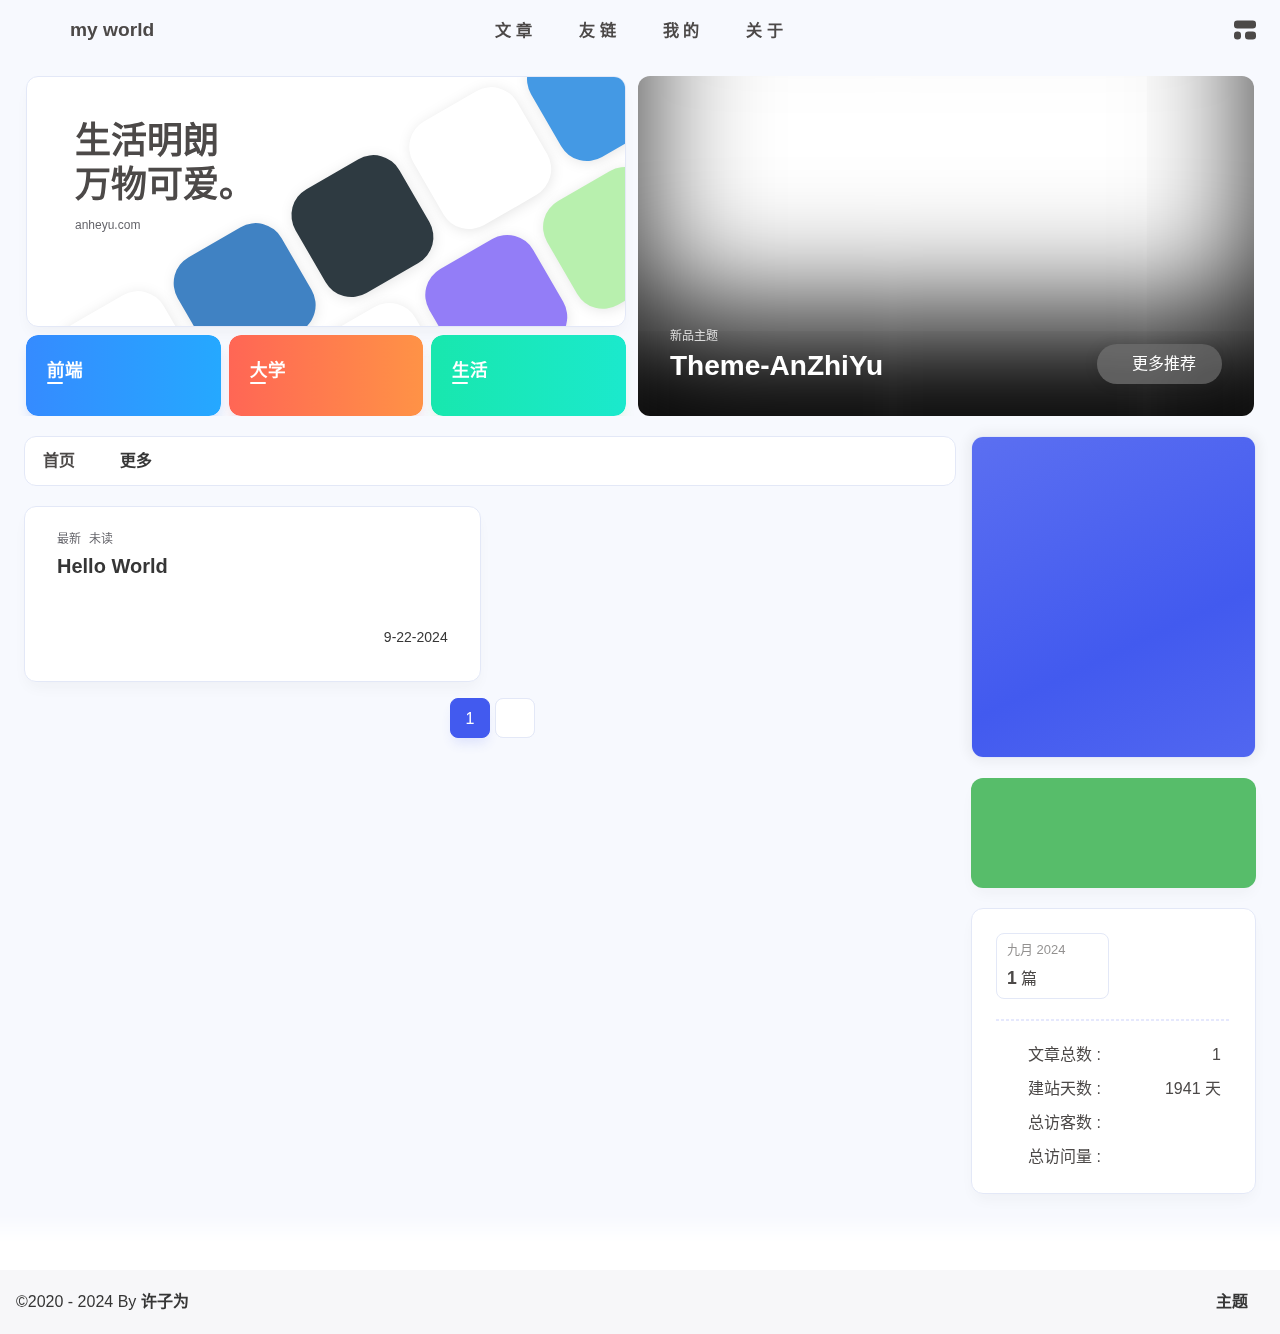
==== commit c73b3108: "Site updated: 2024-09-23 18:39:56" ====
--- a/index.html
+++ b/index.html
@@ -4,7 +4,7 @@
   postHeadAiDescription: {"enable":true,"gptName":"AnZhiYu","mode":"local","switchBtn":false,"btnLink":"https://afdian.net/item/886a79d4db6711eda42a52540025c377","randomNum":3,"basicWordCount":1000,"key":"xxxx","Referer":"https://xx.xx/"},
   diytitle: {"enable":true,"leaveTitle":"w(ﾟДﾟ)w 不要走！再看看嘛！","backTitle":"♪(^∇^*)欢迎肥来！"},
   LA51: undefined,
-  greetingBox: {"enable":true,"default":"晚上好👋","list":null},
+  greetingBox: {"enable":true,"default":"晚上好👋","list":[{"greeting":"晚安😴","startTime":0,"endTime":5},{"greeting":"早上好鸭👋, 祝你一天好心情！","startTime":6,"endTime":9},{"greeting":"上午好👋, 状态很好，鼓励一下～","startTime":10,"endTime":10},{"greeting":"11点多啦, 在坚持一下就吃饭啦～","startTime":11,"endTime":11},{"greeting":"午安👋, 宝贝","startTime":12,"endTime":14},{"greeting":"🌈充实的一天辛苦啦！","startTime":14,"endTime":18},{"greeting":"19点喽, 奖励一顿丰盛的大餐吧🍔。","startTime":19,"endTime":19},{"greeting":"晚上好👋, 在属于自己的时间好好放松😌~","startTime":20,"endTime":24}]},
   twikooEnvId: '',
   commentBarrageConfig:undefined,
   root: '/',
@@ -59,7 +59,7 @@
   isHome: true,
   isHighlightShrink: false,
   isToc: false,
-  postUpdate: '2024-09-22 21:45:53',
+  postUpdate: '2024-09-23 18:39:55',
   postMainColor: '',
 }</script><noscript><style type="text/css">
   #nav {
@@ -202,7 +202,7 @@
 if (true) {
   document.addEventListener('pjax:send', () => { preloader.initLoading() })
   document.addEventListener('pjax:complete', () => { preloader.endLoading() })
-}</script><link rel="stylesheet" href="https://cdn.cbd.int/anzhiyu-theme-static@1.1.10/progress_bar/progress_bar.css"/><script async="async" src="https://cdn.cbd.int/pace-js@1.2.4/pace.min.js" data-pace-options="{ &quot;restartOnRequestAfter&quot;:false,&quot;eventLag&quot;:false}"></script><div class="page" id="body-wrap"><header class="not-top-img" id="page-header"><nav id="nav"><div id="nav-group"><span id="blog_name"><a id="site-name" href="/" accesskey="h"><div class="title">my world</div><i class="anzhiyufont anzhiyu-icon-house-chimney"></i></a></span><div class="mask-name-container"><div id="name-container"><a id="page-name" href="javascript:anzhiyu.scrollToDest(0, 500)">PAGE_NAME</a></div></div><div id="menus"><div class="menus_items"><div class="menus_item"><a class="site-page" href="javascript:void(0);"><span> 文章</span></a><ul class="menus_item_child"><li><a class="site-page child faa-parent animated-hover" href="/archives/"><i class="anzhiyufont anzhiyu-icon-box-archive faa-tada" style="font-size: 0.9em;"></i><span> 隧道</span></a></li><li><a class="site-page child faa-parent animated-hover" href="/categories/"><i class="anzhiyufont anzhiyu-icon-shapes faa-tada" style="font-size: 0.9em;"></i><span> 分类</span></a></li><li><a class="site-page child faa-parent animated-hover" href="/tags/"><i class="anzhiyufont anzhiyu-icon-tags faa-tada" style="font-size: 0.9em;"></i><span> 标签</span></a></li></ul></div><div class="menus_item"><a class="site-page" href="javascript:void(0);"><span> 友链</span></a><ul class="menus_item_child"><li><a class="site-page child faa-parent animated-hover" href="/link/"><i class="anzhiyufont anzhiyu-icon-link faa-tada" style="font-size: 0.9em;"></i><span> 友人帐</span></a></li><li><a class="site-page child faa-parent animated-hover" href="/fcircle/"><i class="anzhiyufont anzhiyu-icon-artstation faa-tada" style="font-size: 0.9em;"></i><span> 朋友圈</span></a></li><li><a class="site-page child faa-parent animated-hover" href="/comments/"><i class="anzhiyufont anzhiyu-icon-envelope faa-tada" style="font-size: 0.9em;"></i><span> 留言板</span></a></li></ul></div><div class="menus_item"><a class="site-page" href="javascript:void(0);"><span> 我的</span></a><ul class="menus_item_child"><li><a class="site-page child faa-parent animated-hover" href="/music/"><i class="anzhiyufont anzhiyu-icon-music faa-tada" style="font-size: 0.9em;"></i><span> 音乐馆</span></a></li><li><a class="site-page child faa-parent animated-hover" href="/bangumis/"><i class="anzhiyufont anzhiyu-icon-bilibili faa-tada" style="font-size: 0.9em;"></i><span> 追番页</span></a></li><li><a class="site-page child faa-parent animated-hover" href="/album/"><i class="anzhiyufont anzhiyu-icon-images faa-tada" style="font-size: 0.9em;"></i><span> 相册集</span></a></li><li><a class="site-page child faa-parent animated-hover" href="/air-conditioner/"><i class="anzhiyufont anzhiyu-icon-fan faa-tada" style="font-size: 0.9em;"></i><span> 小空调</span></a></li></ul></div><div class="menus_item"><a class="site-page" href="javascript:void(0);"><span> 关于</span></a><ul class="menus_item_child"><li><a class="site-page child faa-parent animated-hover" href="/about/"><i class="anzhiyufont anzhiyu-icon-paper-plane faa-tada" style="font-size: 0.9em;"></i><span> 关于本人</span></a></li><li><a class="site-page child faa-parent animated-hover" href="/essay/"><i class="anzhiyufont anzhiyu-icon-lightbulb faa-tada" style="font-size: 0.9em;"></i><span> 闲言碎语</span></a></li><li><a class="site-page child faa-parent animated-hover" href="javascript:toRandomPost()"><i class="anzhiyufont anzhiyu-icon-shoe-prints1 faa-tada" style="font-size: 0.9em;"></i><span> 随便逛逛</span></a></li></ul></div></div></div><div id="nav-right"><div class="nav-button" id="randomPost_button"><a class="site-page" onclick="toRandomPost()" title="随机前往一个文章" href="javascript:void(0);"><i class="anzhiyufont anzhiyu-icon-dice"></i></a></div><input id="center-console" type="checkbox"/><label class="widget" for="center-console" title="中控台" onclick="anzhiyu.switchConsole();"><i class="left"></i><i class="widget center"></i><i class="widget right"></i></label><div id="console"><div class="console-card-group-reward"><ul class="reward-all console-card"><li class="reward-item"><a href="https://npm.elemecdn.com/anzhiyu-blog@1.1.6/img/post/common/qrcode-weichat.png" target="_blank"><img class="post-qr-code-img" alt="微信" src= "[data-uri]" onerror="this.onerror=null,this.src=&quot;/img/404.jpg&quot;" data-lazy-src="https://npm.elemecdn.com/anzhiyu-blog@1.1.6/img/post/common/qrcode-weichat.png"/></a><div class="post-qr-code-desc">微信</div></li><li class="reward-item"><a href="https://npm.elemecdn.com/anzhiyu-blog@1.1.6/img/post/common/qrcode-alipay.png" target="_blank"><img class="post-qr-code-img" alt="支付宝" src= "[data-uri]" onerror="this.onerror=null,this.src=&quot;/img/404.jpg&quot;" data-lazy-src="https://npm.elemecdn.com/anzhiyu-blog@1.1.6/img/post/common/qrcode-alipay.png"/></a><div class="post-qr-code-desc">支付宝</div></li></ul></div><div class="console-card-group"><div class="console-card-group-left"><div class="console-card" id="card-newest-comments"><div class="card-content"><div class="author-content-item-tips">互动</div><span class="author-content-item-title"> 最新评论</span></div><div class="aside-list"><span>正在加载中...</span></div></div></div><div class="console-card-group-right"><div class="console-card tags"><div class="card-content"><div class="author-content-item-tips">兴趣点</div><span class="author-content-item-title">寻找你感兴趣的领域</span></div></div><div class="console-card history"><div class="item-headline"><i class="anzhiyufont anzhiyu-icon-box-archiv"></i><span>文章</span></div><div class="card-archives"><div class="item-headline"><i class="anzhiyufont anzhiyu-icon-archive"></i><span>归档</span></div><ul class="card-archive-list"><li class="card-archive-list-item"><a class="card-archive-list-link" href="/archives/2024/09/"><span class="card-archive-list-date">九月 2024</span><div class="card-archive-list-count-group"><span class="card-archive-list-count">1</span><span>篇</span></div></a></li></ul></div><hr/></div></div></div><div class="button-group"><div class="console-btn-item"><a class="darkmode_switchbutton" title="显示模式切换" href="javascript:void(0);"><i class="anzhiyufont anzhiyu-icon-moon"></i></a></div><div class="console-btn-item" id="consoleHideAside" onclick="anzhiyu.hideAsideBtn()" title="边栏显示控制"><a class="asideSwitch"><i class="anzhiyufont anzhiyu-icon-arrows-left-right"></i></a></div><div class="console-btn-item" id="consoleMusic" onclick="anzhiyu.musicToggle()" title="音乐开关"><a class="music-switch"><i class="anzhiyufont anzhiyu-icon-music"></i></a></div><div class="console-btn-item" id="consoleKeyboard" onclick="anzhiyu.keyboardToggle()" title="快捷键开关"><a class="keyboard-switch"><i class="anzhiyufont anzhiyu-icon-keyboard"></i></a></div></div><div class="console-mask" onclick="anzhiyu.hideConsole()" href="javascript:void(0);"></div></div><div class="nav-button" id="nav-totop"><a class="totopbtn" href="javascript:void(0);"><i class="anzhiyufont anzhiyu-icon-arrow-up"></i><span id="percent" onclick="anzhiyu.scrollToDest(0,500)">0</span></a></div><div id="toggle-menu"><a class="site-page" href="javascript:void(0);" title="切换"><i class="anzhiyufont anzhiyu-icon-bars"></i></a></div></div></div></nav></header><main id="blog-container"><div id="home_top"><div class="swiper_container_card" style="height: auto;width: 100%"><div id="bannerGroup"><div id="random-banner"><div class="banners-title"><div class="banners-title-big">生活明朗</div><div class="banners-title-big">万物可爱。</div><div class="banners-title-small">anheyu.com</div></div><div id="skills-tags-group-all"><div class="tags-group-wrapper"><div class="tags-group-icon-pair"><div class="tags-group-icon" style="background: #fff"><img class="no-lightbox" title="Java" src= "[data-uri]" onerror="this.onerror=null,this.src=&quot;/img/404.jpg&quot;" data-lazy-src="https://bu.dusays.com/2023/04/09/643293b1184e9.jpg" size="60px" alt="Java"></div><div class="tags-group-icon" style="background: #57b6e6"><img class="no-lightbox" title="Docker" src= "[data-uri]" onerror="this.onerror=null,this.src=&quot;/img/404.jpg&quot;" data-lazy-src="https://bu.dusays.com/2023/04/09/643293b0f0abe.png" size="60px" alt="Docker"></div></div><div class="tags-group-icon-pair"><div class="tags-group-icon" style="background: #4082c3"><img class="no-lightbox" title="Photoshop" src= "[data-uri]" onerror="this.onerror=null,this.src=&quot;/img/404.jpg&quot;" data-lazy-src="https://bu.dusays.com/2022/12/15/639aa3a5c240e.png" size="60px" alt="Photoshop"></div><div class="tags-group-icon" style="background: #333"><img class="no-lightbox" title="Node" src= "[data-uri]" onerror="this.onerror=null,this.src=&quot;/img/404.jpg&quot;" data-lazy-src="https://npm.elemecdn.com/anzhiyu-blog@2.1.1/img/svg/node-logo.svg" size="60px" alt="Node"></div></div><div class="tags-group-icon-pair"><div class="tags-group-icon" style="background: #2e3a41"><img class="no-lightbox" title="Webpack" src= "[data-uri]" onerror="this.onerror=null,this.src=&quot;/img/404.jpg&quot;" data-lazy-src="https://bu.dusays.com/2023/04/09/643293b68026c.png" size="60px" alt="Webpack"></div><div class="tags-group-icon" style="background: #fff"><img class="no-lightbox" title="Pinia" src= "[data-uri]" onerror="this.onerror=null,this.src=&quot;/img/404.jpg&quot;" data-lazy-src="https://npm.elemecdn.com/anzhiyu-blog@2.0.8/img/svg/pinia-logo.svg" size="60px" alt="Pinia"></div></div><div class="tags-group-icon-pair"><div class="tags-group-icon" style="background: #fff"><img class="no-lightbox" title="Python" src= "[data-uri]" onerror="this.onerror=null,this.src=&quot;/img/404.jpg&quot;" data-lazy-src="https://bu.dusays.com/2023/04/09/643293b1230f7.png" size="60px" alt="Python"></div><div class="tags-group-icon" style="background: #937df7"><img class="no-lightbox" title="Vite" src= "[data-uri]" onerror="this.onerror=null,this.src=&quot;/img/404.jpg&quot;" data-lazy-src="https://npm.elemecdn.com/anzhiyu-blog@2.0.8/img/svg/vite-logo.svg" size="60px" alt="Vite"></div></div><div class="tags-group-icon-pair"><div class="tags-group-icon" style="background: #4499e4"><img class="no-lightbox" title="Flutter" src= "[data-uri]" onerror="this.onerror=null,this.src=&quot;/img/404.jpg&quot;" data-lazy-src="https://bu.dusays.com/2023/04/09/643293b1055c2.png" size="60px" alt="Flutter"></div><div class="tags-group-icon" style="background: #b8f0ae"><img class="no-lightbox" title="Vue" src= "[data-uri]" onerror="this.onerror=null,this.src=&quot;/img/404.jpg&quot;" data-lazy-src="https://bu.dusays.com/2023/04/09/643293b6788bd.png" size="60px" alt="Vue"></div></div><div class="tags-group-icon-pair"><div class="tags-group-icon" style="background: #222"><img class="no-lightbox" title="React" src= "[data-uri]" onerror="this.onerror=null,this.src=&quot;/img/404.jpg&quot;" data-lazy-src="[data-uri]" size="60px" alt="React"></div><div class="tags-group-icon" style="background: #2c51db"><img class="no-lightbox" title="CSS3" src= "[data-uri]" onerror="this.onerror=null,this.src=&quot;/img/404.jpg&quot;" data-lazy-src="https://bu.dusays.com/2022/12/15/639aa3a5c251e.png" size="60px" alt="CSS3"></div></div><div class="tags-group-icon-pair"><div class="tags-group-icon" style="background: #f7cb4f"><img class="no-lightbox" title="JS" src= "[data-uri]" onerror="this.onerror=null,this.src=&quot;/img/404.jpg&quot;" data-lazy-src="https://bu.dusays.com/2023/04/09/643293b121f02.png" size="60px" alt="JS"></div><div class="tags-group-icon" style="background: #e9572b"><img class="no-lightbox" title="HTML" src= "[data-uri]" onerror="this.onerror=null,this.src=&quot;/img/404.jpg&quot;" data-lazy-src="https://bu.dusays.com/2022/12/15/639aa3a5c241c.png" size="60px" alt="HTML"></div></div><div class="tags-group-icon-pair"><div class="tags-group-icon" style="background: #df5b40"><img class="no-lightbox" title="Git" src= "[data-uri]" onerror="this.onerror=null,this.src=&quot;/img/404.jpg&quot;" data-lazy-src="https://bu.dusays.com/2023/04/09/643293b10ccdd.webp" size="60px" alt="Git"></div><div class="tags-group-icon" style="background: #e65164"><img class="no-lightbox" title="Apifox" src= "[data-uri]" onerror="this.onerror=null,this.src=&quot;/img/404.jpg&quot;" data-lazy-src="https://bu.dusays.com/2022/11/19/6378d6458c6b6.png" size="60px" alt="Apifox"></div></div><div class="tags-group-icon-pair"><div class="tags-group-icon" style="background: #fff"><img class="no-lightbox" title="Java" src= "[data-uri]" onerror="this.onerror=null,this.src=&quot;/img/404.jpg&quot;" data-lazy-src="https://bu.dusays.com/2023/04/09/643293b1184e9.jpg" size="60px" alt="Java"></div><div class="tags-group-icon" style="background: #57b6e6"><img class="no-lightbox" title="Docker" src= "[data-uri]" onerror="this.onerror=null,this.src=&quot;/img/404.jpg&quot;" data-lazy-src="https://bu.dusays.com/2023/04/09/643293b0f0abe.png" size="60px" alt="Docker"></div></div><div class="tags-group-icon-pair"><div class="tags-group-icon" style="background: #4082c3"><img class="no-lightbox" title="Photoshop" src= "[data-uri]" onerror="this.onerror=null,this.src=&quot;/img/404.jpg&quot;" data-lazy-src="https://bu.dusays.com/2022/12/15/639aa3a5c240e.png" size="60px" alt="Photoshop"></div><div class="tags-group-icon" style="background: #333"><img class="no-lightbox" title="Node" src= "[data-uri]" onerror="this.onerror=null,this.src=&quot;/img/404.jpg&quot;" data-lazy-src="https://npm.elemecdn.com/anzhiyu-blog@2.1.1/img/svg/node-logo.svg" size="60px" alt="Node"></div></div><div class="tags-group-icon-pair"><div class="tags-group-icon" style="background: #2e3a41"><img class="no-lightbox" title="Webpack" src= "[data-uri]" onerror="this.onerror=null,this.src=&quot;/img/404.jpg&quot;" data-lazy-src="https://bu.dusays.com/2023/04/09/643293b68026c.png" size="60px" alt="Webpack"></div><div class="tags-group-icon" style="background: #fff"><img class="no-lightbox" title="Pinia" src= "[data-uri]" onerror="this.onerror=null,this.src=&quot;/img/404.jpg&quot;" data-lazy-src="https://npm.elemecdn.com/anzhiyu-blog@2.0.8/img/svg/pinia-logo.svg" size="60px" alt="Pinia"></div></div><div class="tags-group-icon-pair"><div class="tags-group-icon" style="background: #fff"><img class="no-lightbox" title="Python" src= "[data-uri]" onerror="this.onerror=null,this.src=&quot;/img/404.jpg&quot;" data-lazy-src="https://bu.dusays.com/2023/04/09/643293b1230f7.png" size="60px" alt="Python"></div><div class="tags-group-icon" style="background: #937df7"><img class="no-lightbox" title="Vite" src= "[data-uri]" onerror="this.onerror=null,this.src=&quot;/img/404.jpg&quot;" data-lazy-src="https://npm.elemecdn.com/anzhiyu-blog@2.0.8/img/svg/vite-logo.svg" size="60px" alt="Vite"></div></div><div class="tags-group-icon-pair"><div class="tags-group-icon" style="background: #4499e4"><img class="no-lightbox" title="Flutter" src= "[data-uri]" onerror="this.onerror=null,this.src=&quot;/img/404.jpg&quot;" data-lazy-src="https://bu.dusays.com/2023/04/09/643293b1055c2.png" size="60px" alt="Flutter"></div><div class="tags-group-icon" style="background: #b8f0ae"><img class="no-lightbox" title="Vue" src= "[data-uri]" onerror="this.onerror=null,this.src=&quot;/img/404.jpg&quot;" data-lazy-src="https://bu.dusays.com/2023/04/09/643293b6788bd.png" size="60px" alt="Vue"></div></div><div class="tags-group-icon-pair"><div class="tags-group-icon" style="background: #222"><img class="no-lightbox" title="React" src= "[data-uri]" onerror="this.onerror=null,this.src=&quot;/img/404.jpg&quot;" data-lazy-src="[data-uri]" size="60px" alt="React"></div><div class="tags-group-icon" style="background: #2c51db"><img class="no-lightbox" title="CSS3" src= "[data-uri]" onerror="this.onerror=null,this.src=&quot;/img/404.jpg&quot;" data-lazy-src="https://bu.dusays.com/2022/12/15/639aa3a5c251e.png" size="60px" alt="CSS3"></div></div><div class="tags-group-icon-pair"><div class="tags-group-icon" style="background: #f7cb4f"><img class="no-lightbox" title="JS" src= "[data-uri]" onerror="this.onerror=null,this.src=&quot;/img/404.jpg&quot;" data-lazy-src="https://bu.dusays.com/2023/04/09/643293b121f02.png" size="60px" alt="JS"></div><div class="tags-group-icon" style="background: #e9572b"><img class="no-lightbox" title="HTML" src= "[data-uri]" onerror="this.onerror=null,this.src=&quot;/img/404.jpg&quot;" data-lazy-src="https://bu.dusays.com/2022/12/15/639aa3a5c241c.png" size="60px" alt="HTML"></div></div><div class="tags-group-icon-pair"><div class="tags-group-icon" style="background: #df5b40"><img class="no-lightbox" title="Git" src= "[data-uri]" onerror="this.onerror=null,this.src=&quot;/img/404.jpg&quot;" data-lazy-src="https://bu.dusays.com/2023/04/09/643293b10ccdd.webp" size="60px" alt="Git"></div><div class="tags-group-icon" style="background: #e65164"><img class="no-lightbox" title="Apifox" src= "[data-uri]" onerror="this.onerror=null,this.src=&quot;/img/404.jpg&quot;" data-lazy-src="https://bu.dusays.com/2022/11/19/6378d6458c6b6.png" size="60px" alt="Apifox"></div></div></div></div><a id="random-hover" href="javascript:toRandomPost()"><i class="anzhiyufont anzhiyu-icon-paper-plane"></i><div class="bannerText">随便逛逛<i class="anzhiyufont anzhiyu-icon-arrow-right"></i></div></a></div><div class="categoryGroup"><div class="categoryItem" style="box-shadow:var(--anzhiyu-shadow-blue)"><a class="categoryButton blue" href="/categories/%E5%89%8D%E7%AB%AF%E5%BC%80%E5%8F%91/"><span class="categoryButtonText">前端</span><i class="anzhiyufont anzhiyu-icon-dove"></i></a></div><div class="categoryItem" style="box-shadow:var(--anzhiyu-shadow-red)"><a class="categoryButton red" href="/categories/%E5%A4%A7%E5%AD%A6%E7%94%9F%E6%B6%AF/"><span class="categoryButtonText">大学</span><i class="anzhiyufont anzhiyu-icon-fire"></i></a></div><div class="categoryItem" style="box-shadow:var(--anzhiyu-shadow-green)"><a class="categoryButton green" href="/categories/%E7%94%9F%E6%B4%BB%E6%97%A5%E5%B8%B8/"><span class="categoryButtonText">生活</span><i class="anzhiyufont anzhiyu-icon-book"></i></a></div></div></div><div class="topGroup"><div class="recent-post-item" onclick="pjax.loadUrl(&quot;/2024/09/22/hello-world/&quot;)"><div class="post_cover left_radius"><a href="2024/09/22/hello-world/" title="Hello World"><span class="recent-post-top-text">荐</span><img class="post_bg" onerror="this.onerror=null;this.src='/img/404.jpg'" alt="cover"></a></div><div class="recent-post-info"><a class="article-title" href="2024/09/22/hello-world/" title="Hello World">Hello World</a></div></div><a class="todayCard" id="todayCard" target="_blank" rel="noopener" href="https://docs.anheyu.com/" style="z-index: 1;"><div class="todayCard-info"><div class="todayCard-tips">新品主题</div><div class="todayCard-title">Theme-AnZhiYu</div></div><img class="todayCard-cover" src= "[data-uri]" onerror="this.onerror=null,this.src=&quot;/img/404.jpg&quot;" data-lazy-src="https://bu.dusays.com/2023/05/13/645fa3cf90d70.webp" onerror="this.onerror=null;this.src='/img/404.jpg'" alt="封面"><div class="banner-button-group"><div class="banner-button" onclick="event.stopPropagation();event.preventDefault();anzhiyu.hideTodayCard();"><i class="anzhiyufont anzhiyu-icon-arrow-circle-right"></i><span class="banner-button-text">更多推荐</span></div></div></a></div><link rel="stylesheet"></div></div><div class="layout" id="content-inner"><div class="recent-posts" id="recent-posts"><div id="categoryBar"><div class="category-bar" id="category-bar"><div id="catalog-bar"><div id="catalog-list"><div class="catalog-list-item" id="首页"><a href="/">首页</a></div></div><div class="category-bar-next" id="category-bar-next" onclick="anzhiyu.scrollCategoryBarToRight()"><i class="anzhiyufont anzhiyu-icon-angle-double-right"></i></div><a class="catalog-more" href="/categories/">更多</a></div></div></div><div class="recent-post-item lastestpost-item" onclick="pjax.loadUrl('/2024/09/22/hello-world/')"><div class="recent-post-info no-cover"><div class="recent-post-info-top"><div class="recent-post-info-top-tips"><span class="newPost">最新</span><a class="unvisited-post" href="/2024/09/22/hello-world/" title="Hello World">未读</a></div><a class="article-title" href="/2024/09/22/hello-world/" title="Hello World">Hello World</a></div><div class="article-meta-wrap"><span class="post-meta-date"><i class="anzhiyufont anzhiyu-icon-calendar-days" style="font-size: 15px; display:none"></i><span class="article-meta-label">发表于</span><time datetime="2024-09-22T12:42:07.697Z" title="发表于 2024-09-22 20:42:07" time="2024-09-22 20:42:07">2024-09-22</time><time class="time_hidden" datetime="2024-09-22T12:42:07.697Z" title="更新于 2024-09-22 20:42:07" time="2024-09-22 20:42:07">2024-09-22</time></span></div><div class="content">Welcome to Hexo! This is your very first post. Check documentation for more info. If you get any problems when using Hexo, you can find the answer in troubleshooting or you can ask me on GitHub.
+}</script><link rel="stylesheet" href="https://cdn.cbd.int/anzhiyu-theme-static@1.1.10/progress_bar/progress_bar.css"/><script async="async" src="https://cdn.cbd.int/pace-js@1.2.4/pace.min.js" data-pace-options="{ &quot;restartOnRequestAfter&quot;:false,&quot;eventLag&quot;:false}"></script><div class="page" id="body-wrap"><header class="not-top-img" id="page-header"><nav id="nav"><div id="nav-group"><span id="blog_name"><div class="back-home-button"><i class="anzhiyufont anzhiyu-icon-grip-vertical"></i><div class="back-menu-list-groups"><div class="back-menu-list-group"><div class="back-menu-list-title">网页</div><div class="back-menu-list"><a class="back-menu-item" target="_blank" rel="noopener" href="https://blog.anheyu.com/" title="博客"><img class="back-menu-item-icon" src= "[data-uri]" onerror="this.onerror=null,this.src=&quot;/img/404.jpg&quot;" data-lazy-src="/img/favicon.ico" alt="博客"/><span class="back-menu-item-text">博客</span></a></div></div><div class="back-menu-list-group"><div class="back-menu-list-title">项目</div><div class="back-menu-list"><a class="back-menu-item" target="_blank" rel="noopener" href="https://image.anheyu.com/" title="安知鱼图床"><img class="back-menu-item-icon" src= "[data-uri]" onerror="this.onerror=null,this.src=&quot;/img/404.jpg&quot;" data-lazy-src="https://image.anheyu.com/favicon.ico" alt="安知鱼图床"/><span class="back-menu-item-text">安知鱼图床</span></a></div></div></div></div><a id="site-name" href="/" accesskey="h"><div class="title">my world</div><i class="anzhiyufont anzhiyu-icon-house-chimney"></i></a></span><div class="mask-name-container"><div id="name-container"><a id="page-name" href="javascript:anzhiyu.scrollToDest(0, 500)">PAGE_NAME</a></div></div><div id="menus"><div class="menus_items"><div class="menus_item"><a class="site-page" href="javascript:void(0);"><span> 文章</span></a><ul class="menus_item_child"><li><a class="site-page child faa-parent animated-hover" href="/archives/"><i class="anzhiyufont anzhiyu-icon-box-archive faa-tada" style="font-size: 0.9em;"></i><span> 隧道</span></a></li><li><a class="site-page child faa-parent animated-hover" href="/categories/"><i class="anzhiyufont anzhiyu-icon-shapes faa-tada" style="font-size: 0.9em;"></i><span> 分类</span></a></li><li><a class="site-page child faa-parent animated-hover" href="/tags/"><i class="anzhiyufont anzhiyu-icon-tags faa-tada" style="font-size: 0.9em;"></i><span> 标签</span></a></li></ul></div><div class="menus_item"><a class="site-page" href="javascript:void(0);"><span> 友链</span></a><ul class="menus_item_child"><li><a class="site-page child faa-parent animated-hover" href="/link/"><i class="anzhiyufont anzhiyu-icon-link faa-tada" style="font-size: 0.9em;"></i><span> 友人帐</span></a></li><li><a class="site-page child faa-parent animated-hover" href="/fcircle/"><i class="anzhiyufont anzhiyu-icon-artstation faa-tada" style="font-size: 0.9em;"></i><span> 朋友圈</span></a></li><li><a class="site-page child faa-parent animated-hover" href="/comments/"><i class="anzhiyufont anzhiyu-icon-envelope faa-tada" style="font-size: 0.9em;"></i><span> 留言板</span></a></li></ul></div><div class="menus_item"><a class="site-page" href="javascript:void(0);"><span> 我的</span></a><ul class="menus_item_child"><li><a class="site-page child faa-parent animated-hover" href="/music/"><i class="anzhiyufont anzhiyu-icon-music faa-tada" style="font-size: 0.9em;"></i><span> 音乐馆</span></a></li><li><a class="site-page child faa-parent animated-hover" href="/bangumis/"><i class="anzhiyufont anzhiyu-icon-bilibili faa-tada" style="font-size: 0.9em;"></i><span> 追番页</span></a></li><li><a class="site-page child faa-parent animated-hover" href="/album/"><i class="anzhiyufont anzhiyu-icon-images faa-tada" style="font-size: 0.9em;"></i><span> 相册集</span></a></li><li><a class="site-page child faa-parent animated-hover" href="/air-conditioner/"><i class="anzhiyufont anzhiyu-icon-fan faa-tada" style="font-size: 0.9em;"></i><span> 小空调</span></a></li></ul></div><div class="menus_item"><a class="site-page" href="javascript:void(0);"><span> 关于</span></a><ul class="menus_item_child"><li><a class="site-page child faa-parent animated-hover" href="/about/"><i class="anzhiyufont anzhiyu-icon-paper-plane faa-tada" style="font-size: 0.9em;"></i><span> 关于本人</span></a></li><li><a class="site-page child faa-parent animated-hover" href="/essay/"><i class="anzhiyufont anzhiyu-icon-lightbulb faa-tada" style="font-size: 0.9em;"></i><span> 闲言碎语</span></a></li><li><a class="site-page child faa-parent animated-hover" href="javascript:toRandomPost()"><i class="anzhiyufont anzhiyu-icon-shoe-prints1 faa-tada" style="font-size: 0.9em;"></i><span> 随便逛逛</span></a></li></ul></div></div></div><div id="nav-right"><div class="nav-button" id="randomPost_button"><a class="site-page" onclick="toRandomPost()" title="随机前往一个文章" href="javascript:void(0);"><i class="anzhiyufont anzhiyu-icon-dice"></i></a></div><input id="center-console" type="checkbox"/><label class="widget" for="center-console" title="中控台" onclick="anzhiyu.switchConsole();"><i class="left"></i><i class="widget center"></i><i class="widget right"></i></label><div id="console"><div class="console-card-group-reward"><ul class="reward-all console-card"><li class="reward-item"><a href="https://npm.elemecdn.com/anzhiyu-blog@1.1.6/img/post/common/qrcode-weichat.png" target="_blank"><img class="post-qr-code-img" alt="微信" src= "[data-uri]" onerror="this.onerror=null,this.src=&quot;/img/404.jpg&quot;" data-lazy-src="https://npm.elemecdn.com/anzhiyu-blog@1.1.6/img/post/common/qrcode-weichat.png"/></a><div class="post-qr-code-desc">微信</div></li><li class="reward-item"><a href="https://npm.elemecdn.com/anzhiyu-blog@1.1.6/img/post/common/qrcode-alipay.png" target="_blank"><img class="post-qr-code-img" alt="支付宝" src= "[data-uri]" onerror="this.onerror=null,this.src=&quot;/img/404.jpg&quot;" data-lazy-src="https://npm.elemecdn.com/anzhiyu-blog@1.1.6/img/post/common/qrcode-alipay.png"/></a><div class="post-qr-code-desc">支付宝</div></li></ul></div><div class="console-card-group"><div class="console-card-group-left"><div class="console-card" id="card-newest-comments"><div class="card-content"><div class="author-content-item-tips">互动</div><span class="author-content-item-title"> 最新评论</span></div><div class="aside-list"><span>正在加载中...</span></div></div></div><div class="console-card-group-right"><div class="console-card tags"><div class="card-content"><div class="author-content-item-tips">音乐</div><span class="author-content-item-title">灵魂的碰撞💥</span></div></div><div class="console-card history"><div class="item-headline"><i class="anzhiyufont anzhiyu-icon-box-archiv"></i><span>文章</span></div><div class="card-archives"><div class="item-headline"><i class="anzhiyufont anzhiyu-icon-archive"></i><span>归档</span></div><ul class="card-archive-list"><li class="card-archive-list-item"><a class="card-archive-list-link" href="/archives/2024/09/"><span class="card-archive-list-date">九月 2024</span><div class="card-archive-list-count-group"><span class="card-archive-list-count">1</span><span>篇</span></div></a></li></ul></div><hr/></div></div></div><div class="button-group"><div class="console-btn-item"><a class="darkmode_switchbutton" title="显示模式切换" href="javascript:void(0);"><i class="anzhiyufont anzhiyu-icon-moon"></i></a></div><div class="console-btn-item" id="consoleHideAside" onclick="anzhiyu.hideAsideBtn()" title="边栏显示控制"><a class="asideSwitch"><i class="anzhiyufont anzhiyu-icon-arrows-left-right"></i></a></div><div class="console-btn-item" id="consoleMusic" onclick="anzhiyu.musicToggle()" title="音乐开关"><a class="music-switch"><i class="anzhiyufont anzhiyu-icon-music"></i></a></div><div class="console-btn-item" id="consoleKeyboard" onclick="anzhiyu.keyboardToggle()" title="快捷键开关"><a class="keyboard-switch"><i class="anzhiyufont anzhiyu-icon-keyboard"></i></a></div></div><div class="console-mask" onclick="anzhiyu.hideConsole()" href="javascript:void(0);"></div></div><div class="nav-button" id="nav-totop"><a class="totopbtn" href="javascript:void(0);"><i class="anzhiyufont anzhiyu-icon-arrow-up"></i><span id="percent" onclick="anzhiyu.scrollToDest(0,500)">0</span></a></div><div id="toggle-menu"><a class="site-page" href="javascript:void(0);" title="切换"><i class="anzhiyufont anzhiyu-icon-bars"></i></a></div></div></div></nav></header><main id="blog-container"><div id="home_top"><div class="swiper_container_card" style="height: auto;width: 100%"><div id="bannerGroup"><div id="random-banner"><div class="banners-title"><div class="banners-title-big">生活明朗</div><div class="banners-title-big">万物可爱。</div><div class="banners-title-small">anheyu.com</div></div><div id="skills-tags-group-all"><div class="tags-group-wrapper"><div class="tags-group-icon-pair"><div class="tags-group-icon" style="background: #fff"><img class="no-lightbox" title="Java" src= "[data-uri]" onerror="this.onerror=null,this.src=&quot;/img/404.jpg&quot;" data-lazy-src="https://bu.dusays.com/2023/04/09/643293b1184e9.jpg" size="60px" alt="Java"></div><div class="tags-group-icon" style="background: #57b6e6"><img class="no-lightbox" title="Docker" src= "[data-uri]" onerror="this.onerror=null,this.src=&quot;/img/404.jpg&quot;" data-lazy-src="https://bu.dusays.com/2023/04/09/643293b0f0abe.png" size="60px" alt="Docker"></div></div><div class="tags-group-icon-pair"><div class="tags-group-icon" style="background: #4082c3"><img class="no-lightbox" title="Photoshop" src= "[data-uri]" onerror="this.onerror=null,this.src=&quot;/img/404.jpg&quot;" data-lazy-src="https://bu.dusays.com/2022/12/15/639aa3a5c240e.png" size="60px" alt="Photoshop"></div><div class="tags-group-icon" style="background: #333"><img class="no-lightbox" title="Node" src= "[data-uri]" onerror="this.onerror=null,this.src=&quot;/img/404.jpg&quot;" data-lazy-src="https://npm.elemecdn.com/anzhiyu-blog@2.1.1/img/svg/node-logo.svg" size="60px" alt="Node"></div></div><div class="tags-group-icon-pair"><div class="tags-group-icon" style="background: #2e3a41"><img class="no-lightbox" title="Webpack" src= "[data-uri]" onerror="this.onerror=null,this.src=&quot;/img/404.jpg&quot;" data-lazy-src="https://bu.dusays.com/2023/04/09/643293b68026c.png" size="60px" alt="Webpack"></div><div class="tags-group-icon" style="background: #fff"><img class="no-lightbox" title="Pinia" src= "[data-uri]" onerror="this.onerror=null,this.src=&quot;/img/404.jpg&quot;" data-lazy-src="https://npm.elemecdn.com/anzhiyu-blog@2.0.8/img/svg/pinia-logo.svg" size="60px" alt="Pinia"></div></div><div class="tags-group-icon-pair"><div class="tags-group-icon" style="background: #fff"><img class="no-lightbox" title="Python" src= "[data-uri]" onerror="this.onerror=null,this.src=&quot;/img/404.jpg&quot;" data-lazy-src="https://bu.dusays.com/2023/04/09/643293b1230f7.png" size="60px" alt="Python"></div><div class="tags-group-icon" style="background: #937df7"><img class="no-lightbox" title="Vite" src= "[data-uri]" onerror="this.onerror=null,this.src=&quot;/img/404.jpg&quot;" data-lazy-src="https://npm.elemecdn.com/anzhiyu-blog@2.0.8/img/svg/vite-logo.svg" size="60px" alt="Vite"></div></div><div class="tags-group-icon-pair"><div class="tags-group-icon" style="background: #4499e4"><img class="no-lightbox" title="Flutter" src= "[data-uri]" onerror="this.onerror=null,this.src=&quot;/img/404.jpg&quot;" data-lazy-src="https://bu.dusays.com/2023/04/09/643293b1055c2.png" size="60px" alt="Flutter"></div><div class="tags-group-icon" style="background: #b8f0ae"><img class="no-lightbox" title="Vue" src= "[data-uri]" onerror="this.onerror=null,this.src=&quot;/img/404.jpg&quot;" data-lazy-src="https://bu.dusays.com/2023/04/09/643293b6788bd.png" size="60px" alt="Vue"></div></div><div class="tags-group-icon-pair"><div class="tags-group-icon" style="background: #222"><img class="no-lightbox" title="React" src= "[data-uri]" onerror="this.onerror=null,this.src=&quot;/img/404.jpg&quot;" data-lazy-src="[data-uri]" size="60px" alt="React"></div><div class="tags-group-icon" style="background: #2c51db"><img class="no-lightbox" title="CSS3" src= "[data-uri]" onerror="this.onerror=null,this.src=&quot;/img/404.jpg&quot;" data-lazy-src="https://bu.dusays.com/2022/12/15/639aa3a5c251e.png" size="60px" alt="CSS3"></div></div><div class="tags-group-icon-pair"><div class="tags-group-icon" style="background: #f7cb4f"><img class="no-lightbox" title="JS" src= "[data-uri]" onerror="this.onerror=null,this.src=&quot;/img/404.jpg&quot;" data-lazy-src="https://bu.dusays.com/2023/04/09/643293b121f02.png" size="60px" alt="JS"></div><div class="tags-group-icon" style="background: #e9572b"><img class="no-lightbox" title="HTML" src= "[data-uri]" onerror="this.onerror=null,this.src=&quot;/img/404.jpg&quot;" data-lazy-src="https://bu.dusays.com/2022/12/15/639aa3a5c241c.png" size="60px" alt="HTML"></div></div><div class="tags-group-icon-pair"><div class="tags-group-icon" style="background: #df5b40"><img class="no-lightbox" title="Git" src= "[data-uri]" onerror="this.onerror=null,this.src=&quot;/img/404.jpg&quot;" data-lazy-src="https://bu.dusays.com/2023/04/09/643293b10ccdd.webp" size="60px" alt="Git"></div><div class="tags-group-icon" style="background: #e65164"><img class="no-lightbox" title="Apifox" src= "[data-uri]" onerror="this.onerror=null,this.src=&quot;/img/404.jpg&quot;" data-lazy-src="https://bu.dusays.com/2022/11/19/6378d6458c6b6.png" size="60px" alt="Apifox"></div></div><div class="tags-group-icon-pair"><div class="tags-group-icon" style="background: #fff"><img class="no-lightbox" title="Java" src= "[data-uri]" onerror="this.onerror=null,this.src=&quot;/img/404.jpg&quot;" data-lazy-src="https://bu.dusays.com/2023/04/09/643293b1184e9.jpg" size="60px" alt="Java"></div><div class="tags-group-icon" style="background: #57b6e6"><img class="no-lightbox" title="Docker" src= "[data-uri]" onerror="this.onerror=null,this.src=&quot;/img/404.jpg&quot;" data-lazy-src="https://bu.dusays.com/2023/04/09/643293b0f0abe.png" size="60px" alt="Docker"></div></div><div class="tags-group-icon-pair"><div class="tags-group-icon" style="background: #4082c3"><img class="no-lightbox" title="Photoshop" src= "[data-uri]" onerror="this.onerror=null,this.src=&quot;/img/404.jpg&quot;" data-lazy-src="https://bu.dusays.com/2022/12/15/639aa3a5c240e.png" size="60px" alt="Photoshop"></div><div class="tags-group-icon" style="background: #333"><img class="no-lightbox" title="Node" src= "[data-uri]" onerror="this.onerror=null,this.src=&quot;/img/404.jpg&quot;" data-lazy-src="https://npm.elemecdn.com/anzhiyu-blog@2.1.1/img/svg/node-logo.svg" size="60px" alt="Node"></div></div><div class="tags-group-icon-pair"><div class="tags-group-icon" style="background: #2e3a41"><img class="no-lightbox" title="Webpack" src= "[data-uri]" onerror="this.onerror=null,this.src=&quot;/img/404.jpg&quot;" data-lazy-src="https://bu.dusays.com/2023/04/09/643293b68026c.png" size="60px" alt="Webpack"></div><div class="tags-group-icon" style="background: #fff"><img class="no-lightbox" title="Pinia" src= "[data-uri]" onerror="this.onerror=null,this.src=&quot;/img/404.jpg&quot;" data-lazy-src="https://npm.elemecdn.com/anzhiyu-blog@2.0.8/img/svg/pinia-logo.svg" size="60px" alt="Pinia"></div></div><div class="tags-group-icon-pair"><div class="tags-group-icon" style="background: #fff"><img class="no-lightbox" title="Python" src= "[data-uri]" onerror="this.onerror=null,this.src=&quot;/img/404.jpg&quot;" data-lazy-src="https://bu.dusays.com/2023/04/09/643293b1230f7.png" size="60px" alt="Python"></div><div class="tags-group-icon" style="background: #937df7"><img class="no-lightbox" title="Vite" src= "[data-uri]" onerror="this.onerror=null,this.src=&quot;/img/404.jpg&quot;" data-lazy-src="https://npm.elemecdn.com/anzhiyu-blog@2.0.8/img/svg/vite-logo.svg" size="60px" alt="Vite"></div></div><div class="tags-group-icon-pair"><div class="tags-group-icon" style="background: #4499e4"><img class="no-lightbox" title="Flutter" src= "[data-uri]" onerror="this.onerror=null,this.src=&quot;/img/404.jpg&quot;" data-lazy-src="https://bu.dusays.com/2023/04/09/643293b1055c2.png" size="60px" alt="Flutter"></div><div class="tags-group-icon" style="background: #b8f0ae"><img class="no-lightbox" title="Vue" src= "[data-uri]" onerror="this.onerror=null,this.src=&quot;/img/404.jpg&quot;" data-lazy-src="https://bu.dusays.com/2023/04/09/643293b6788bd.png" size="60px" alt="Vue"></div></div><div class="tags-group-icon-pair"><div class="tags-group-icon" style="background: #222"><img class="no-lightbox" title="React" src= "[data-uri]" onerror="this.onerror=null,this.src=&quot;/img/404.jpg&quot;" data-lazy-src="[data-uri]" size="60px" alt="React"></div><div class="tags-group-icon" style="background: #2c51db"><img class="no-lightbox" title="CSS3" src= "[data-uri]" onerror="this.onerror=null,this.src=&quot;/img/404.jpg&quot;" data-lazy-src="https://bu.dusays.com/2022/12/15/639aa3a5c251e.png" size="60px" alt="CSS3"></div></div><div class="tags-group-icon-pair"><div class="tags-group-icon" style="background: #f7cb4f"><img class="no-lightbox" title="JS" src= "[data-uri]" onerror="this.onerror=null,this.src=&quot;/img/404.jpg&quot;" data-lazy-src="https://bu.dusays.com/2023/04/09/643293b121f02.png" size="60px" alt="JS"></div><div class="tags-group-icon" style="background: #e9572b"><img class="no-lightbox" title="HTML" src= "[data-uri]" onerror="this.onerror=null,this.src=&quot;/img/404.jpg&quot;" data-lazy-src="https://bu.dusays.com/2022/12/15/639aa3a5c241c.png" size="60px" alt="HTML"></div></div><div class="tags-group-icon-pair"><div class="tags-group-icon" style="background: #df5b40"><img class="no-lightbox" title="Git" src= "[data-uri]" onerror="this.onerror=null,this.src=&quot;/img/404.jpg&quot;" data-lazy-src="https://bu.dusays.com/2023/04/09/643293b10ccdd.webp" size="60px" alt="Git"></div><div class="tags-group-icon" style="background: #e65164"><img class="no-lightbox" title="Apifox" src= "[data-uri]" onerror="this.onerror=null,this.src=&quot;/img/404.jpg&quot;" data-lazy-src="https://bu.dusays.com/2022/11/19/6378d6458c6b6.png" size="60px" alt="Apifox"></div></div></div></div><a id="random-hover" href="javascript:toRandomPost()"><i class="anzhiyufont anzhiyu-icon-paper-plane"></i><div class="bannerText">随便逛逛<i class="anzhiyufont anzhiyu-icon-arrow-right"></i></div></a></div><div class="categoryGroup"><div class="categoryItem" style="box-shadow:var(--anzhiyu-shadow-blue)"><a class="categoryButton blue" href="/categories/%E5%89%8D%E7%AB%AF%E5%BC%80%E5%8F%91/"><span class="categoryButtonText">前端</span><i class="anzhiyufont anzhiyu-icon-dove"></i></a></div><div class="categoryItem" style="box-shadow:var(--anzhiyu-shadow-red)"><a class="categoryButton red" href="/categories/%E5%A4%A7%E5%AD%A6%E7%94%9F%E6%B6%AF/"><span class="categoryButtonText">大学</span><i class="anzhiyufont anzhiyu-icon-fire"></i></a></div><div class="categoryItem" style="box-shadow:var(--anzhiyu-shadow-green)"><a class="categoryButton green" href="/categories/%E7%94%9F%E6%B4%BB%E6%97%A5%E5%B8%B8/"><span class="categoryButtonText">生活</span><i class="anzhiyufont anzhiyu-icon-book"></i></a></div></div></div><div class="topGroup"><div class="recent-post-item" onclick="pjax.loadUrl(&quot;/2024/09/22/hello-world/&quot;)"><div class="post_cover left_radius"><a href="2024/09/22/hello-world/" title="Hello World"><span class="recent-post-top-text">荐</span><img class="post_bg" onerror="this.onerror=null;this.src='/img/404.jpg'" alt="cover"></a></div><div class="recent-post-info"><a class="article-title" href="2024/09/22/hello-world/" title="Hello World">Hello World</a></div></div><a class="todayCard" id="todayCard" target="_blank" rel="noopener" href="https://docs.anheyu.com/" style="z-index: 1;"><div class="todayCard-info"><div class="todayCard-tips">新品主题</div><div class="todayCard-title">Theme-AnZhiYu</div></div><img class="todayCard-cover" src= "[data-uri]" onerror="this.onerror=null,this.src=&quot;/img/404.jpg&quot;" data-lazy-src="https://bu.dusays.com/2023/05/13/645fa3cf90d70.webp" onerror="this.onerror=null;this.src='/img/404.jpg'" alt="封面"><div class="banner-button-group"><div class="banner-button" onclick="event.stopPropagation();event.preventDefault();anzhiyu.hideTodayCard();"><i class="anzhiyufont anzhiyu-icon-arrow-circle-right"></i><span class="banner-button-text">更多推荐</span></div></div></a></div><link rel="stylesheet"></div></div><div class="layout" id="content-inner"><div class="recent-posts" id="recent-posts"><div id="categoryBar"><div class="category-bar" id="category-bar"><div id="catalog-bar"><div id="catalog-list"><div class="catalog-list-item" id="首页"><a href="/">首页</a></div></div><div class="category-bar-next" id="category-bar-next" onclick="anzhiyu.scrollCategoryBarToRight()"><i class="anzhiyufont anzhiyu-icon-angle-double-right"></i></div><a class="catalog-more" href="/categories/">更多</a></div></div></div><div class="recent-post-item lastestpost-item" onclick="pjax.loadUrl('/2024/09/22/hello-world/')"><div class="recent-post-info no-cover"><div class="recent-post-info-top"><div class="recent-post-info-top-tips"><span class="newPost">最新</span><a class="unvisited-post" href="/2024/09/22/hello-world/" title="Hello World">未读</a></div><a class="article-title" href="/2024/09/22/hello-world/" title="Hello World">Hello World</a></div><div class="article-meta-wrap"><span class="post-meta-date"><i class="anzhiyufont anzhiyu-icon-calendar-days" style="font-size: 15px; display:none"></i><span class="article-meta-label">发表于</span><time datetime="2024-09-22T12:42:07.697Z" title="发表于 2024-09-22 20:42:07" time="2024-09-22 20:42:07">2024-09-22</time><time class="time_hidden" datetime="2024-09-22T12:42:07.697Z" title="更新于 2024-09-22 20:42:07" time="2024-09-22 20:42:07">2024-09-22</time></span></div><div class="content">Welcome to Hexo! This is your very first post. Check documentation for more info. If you get any problems when using Hexo, you can find the answer in troubleshooting or you can ask me on GitHub.
 Quick StartCreate a new post1$ hexo new &quot;My New Post&quot;
 
 More info: Writing
--- a/css/index.css
+++ b/css/index.css
@@ -7847,9 +7847,6 @@
   -ms-transition: 0.3s;
   transition: 0.3s;
 }
-body:has(#console.show) #nav-music {
-  display: none !important;
-}
 @media screen and (max-width: 1400px) {
   body #anMusic-page #anMusicSwitching,
   body #anMusic-page #anMusicRefreshBtn,
